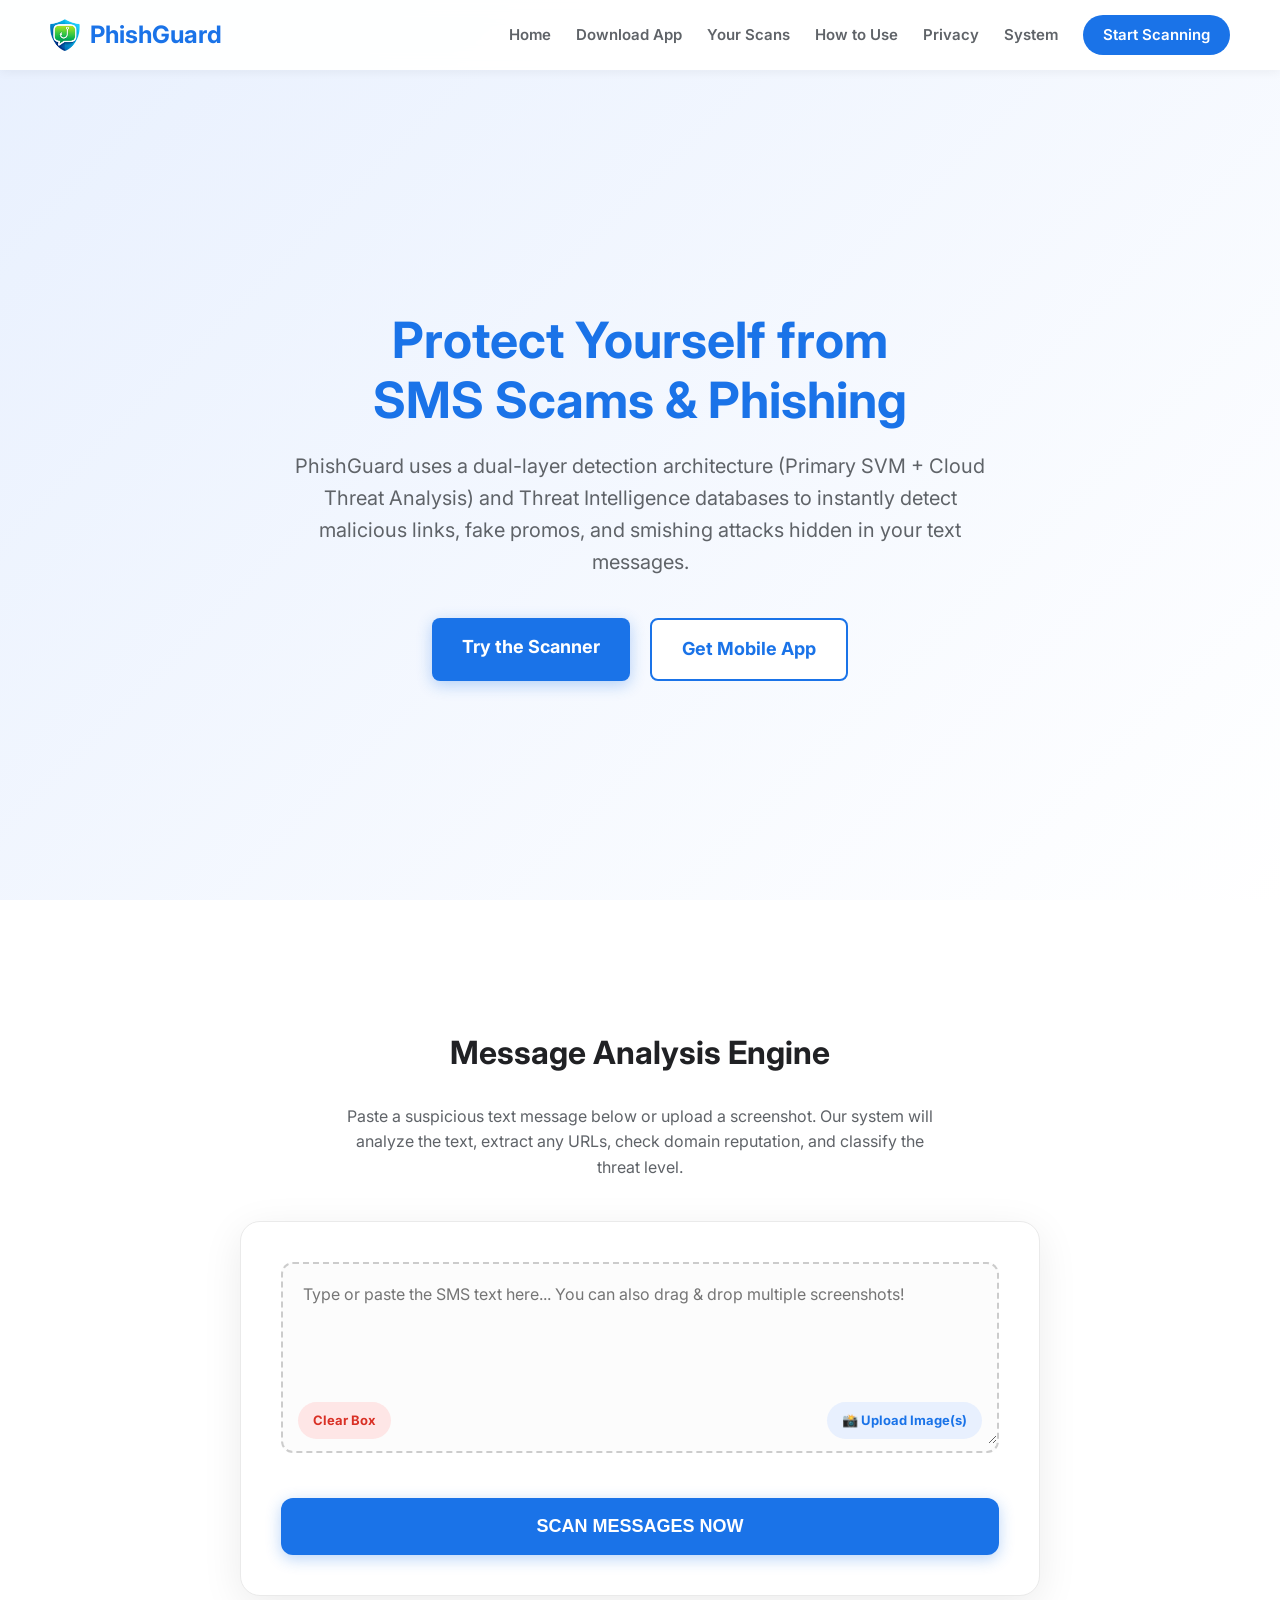
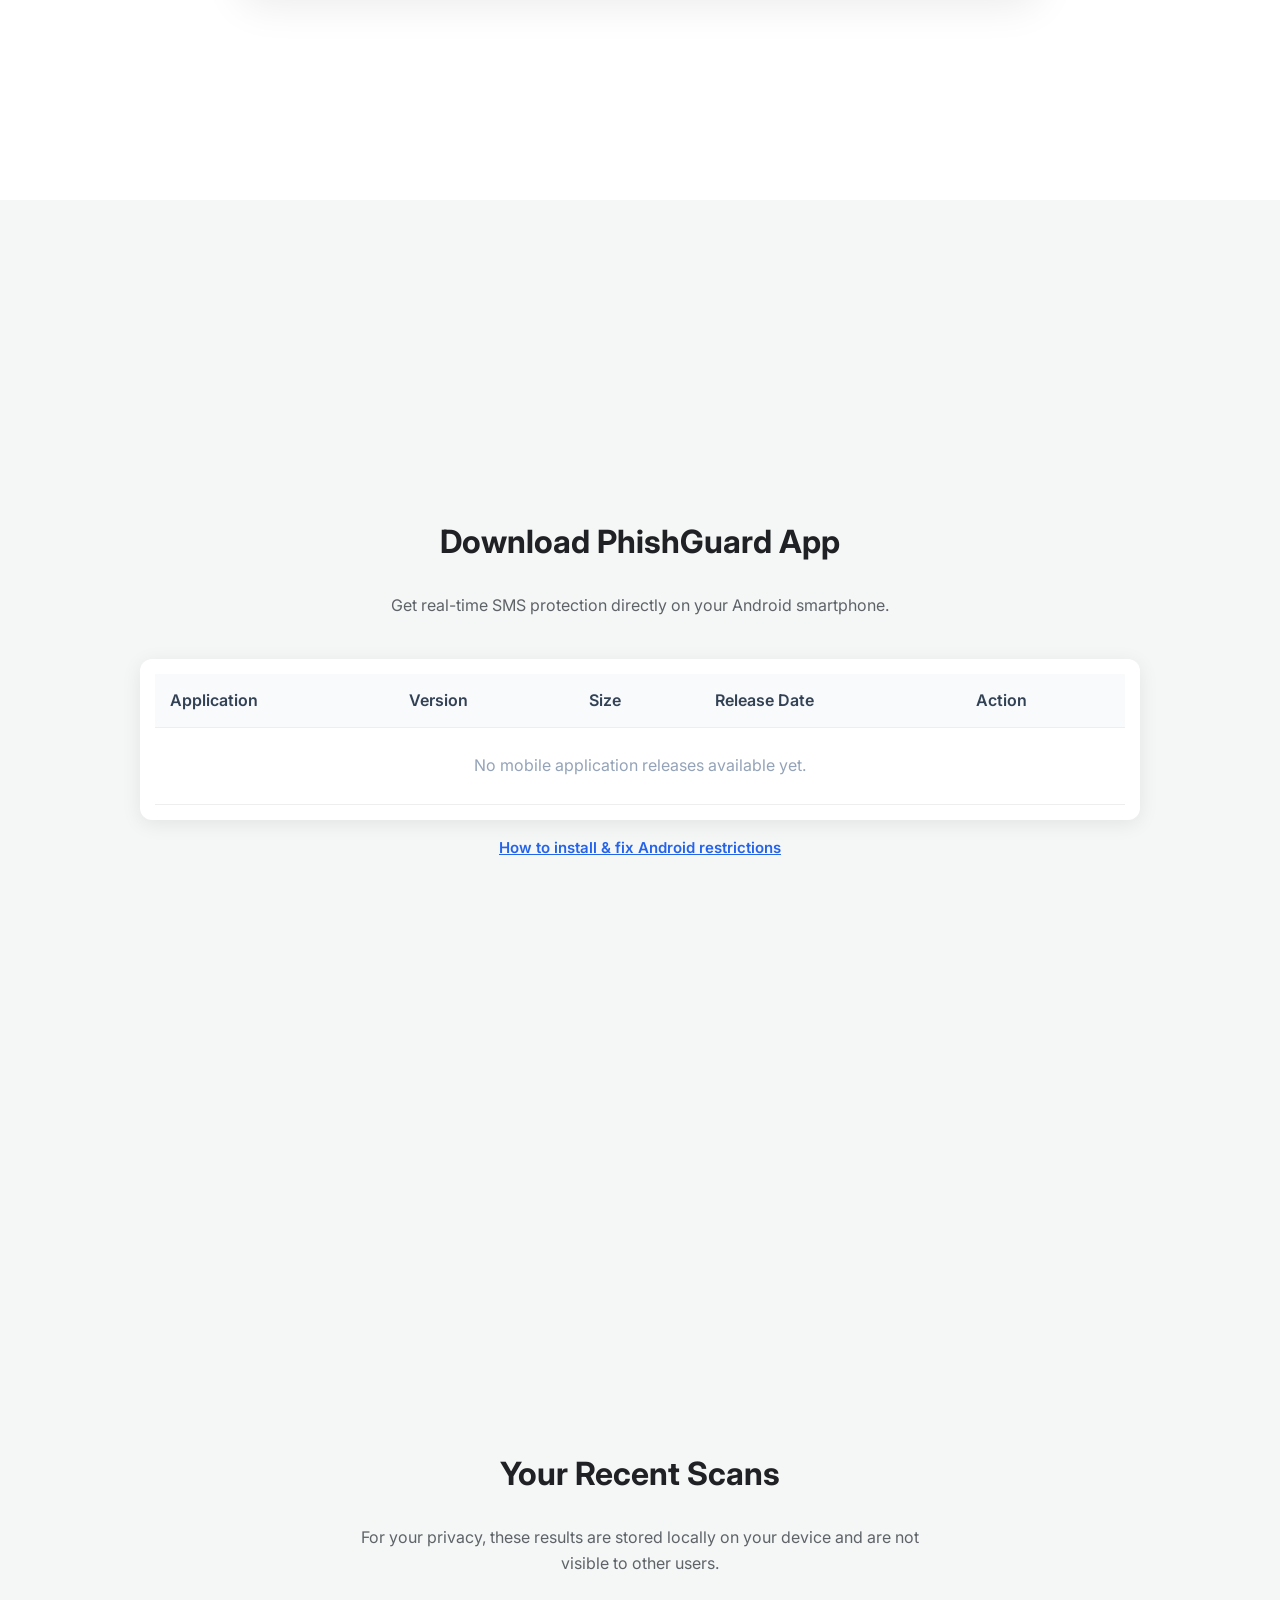
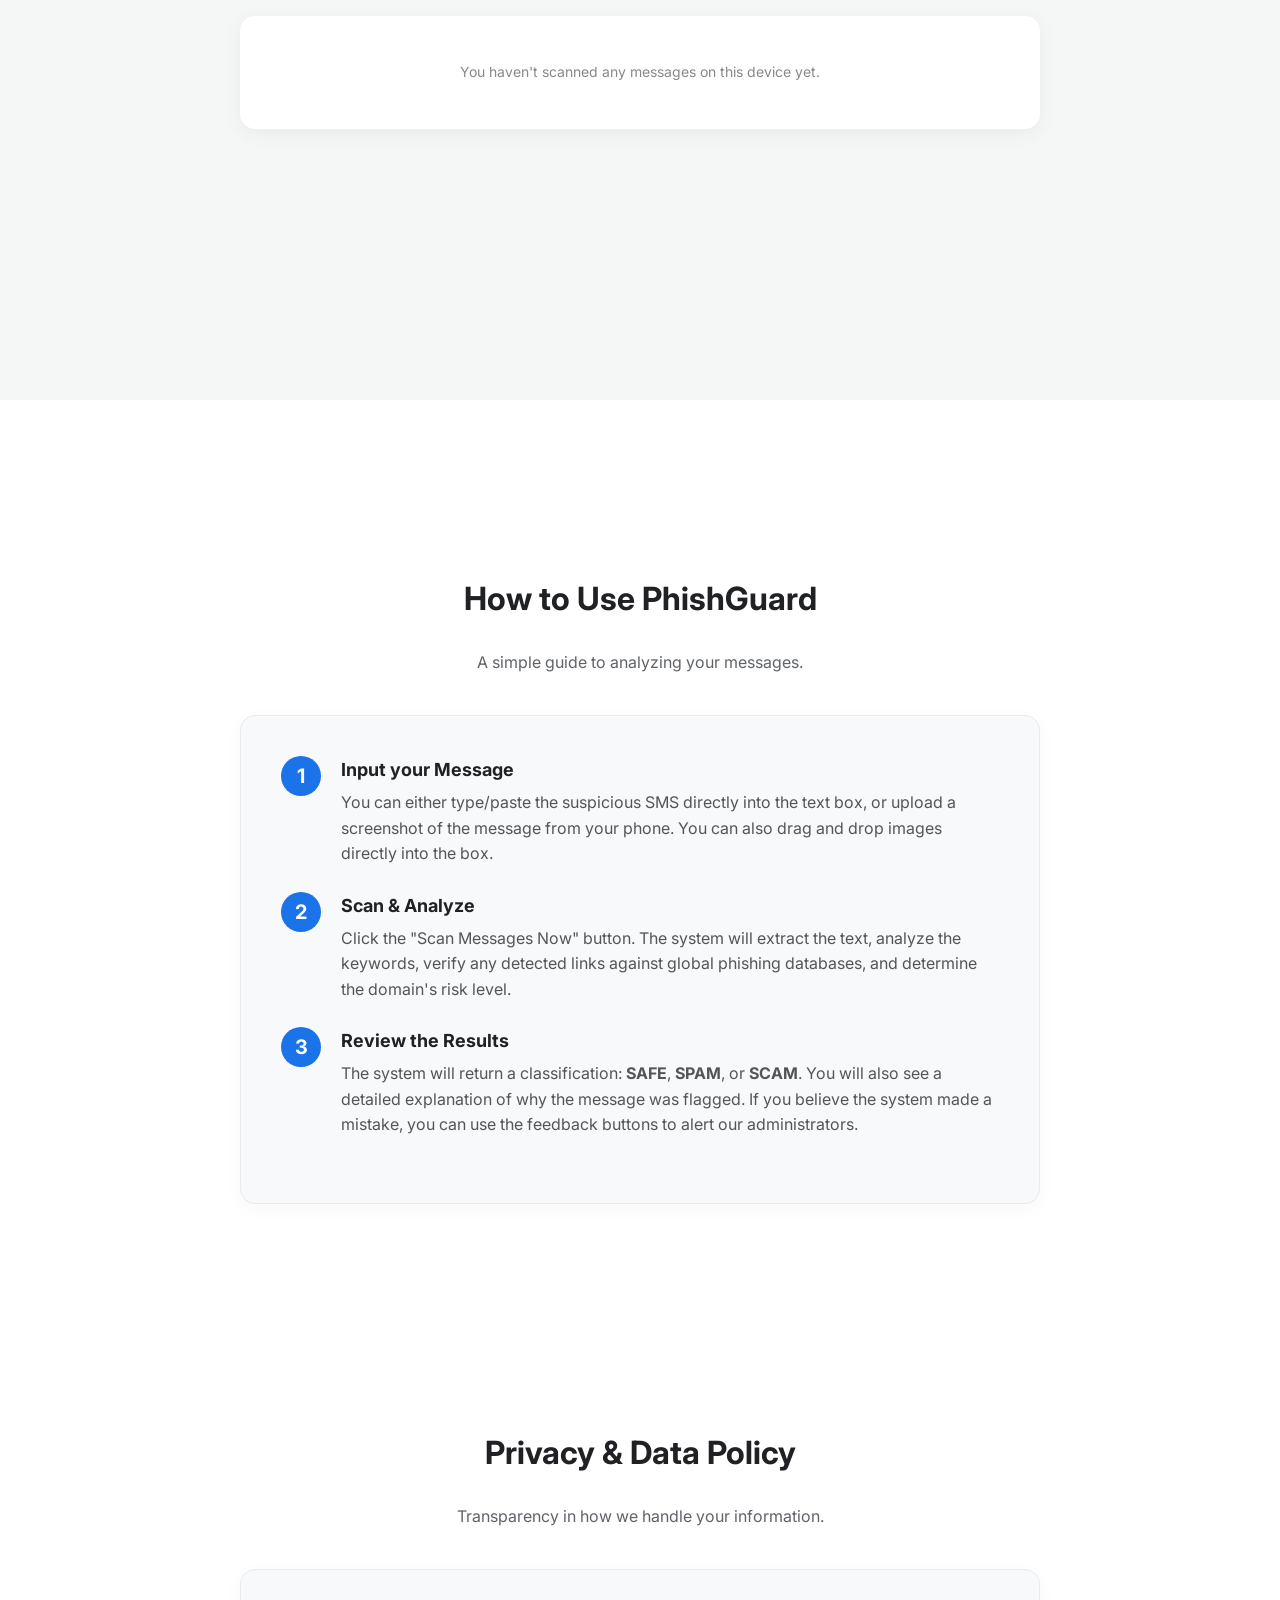
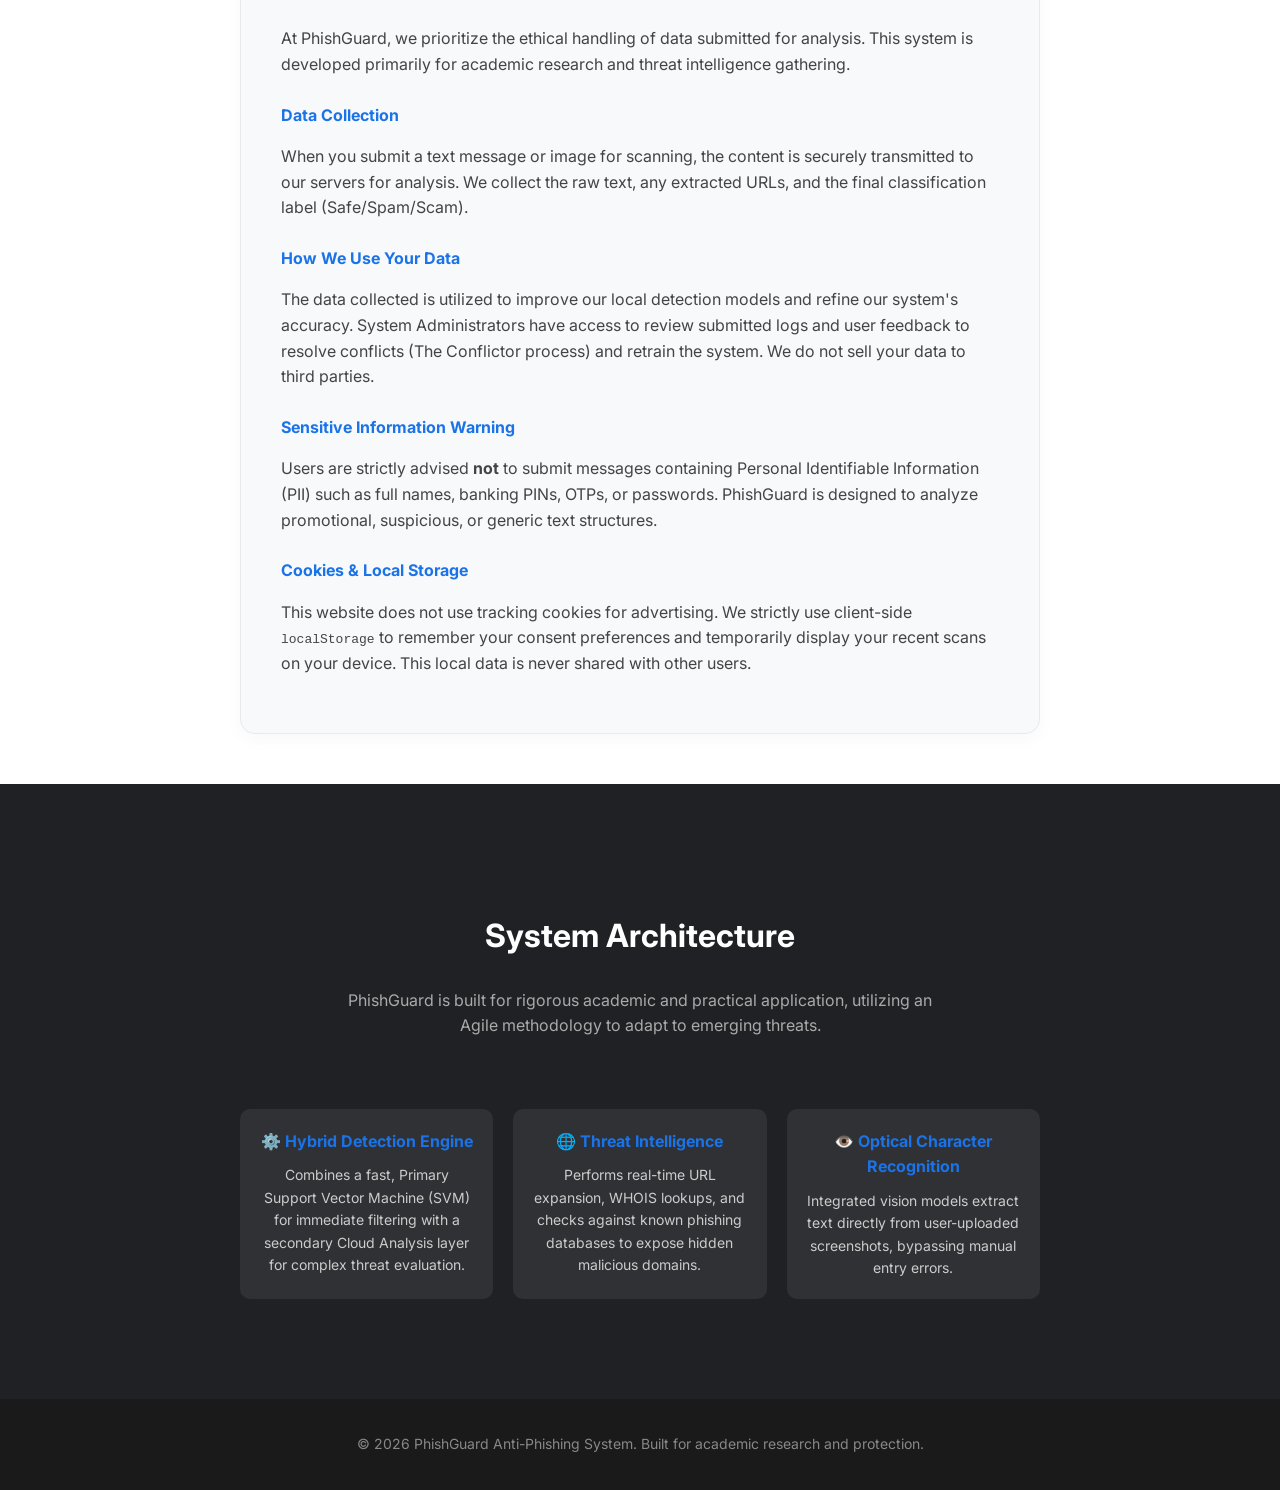
==== index.html @ 95072c1b "Update index.html" ====
<!DOCTYPE html>
<html lang="en">
<head>
<meta charset="UTF-8">
<meta name="viewport" content="width=device-width, initial-scale=1.0">
<title>PhishGuard | SMS Phishing Detection System</title>
<!-- Favicon / Tab Icon -->
<link rel="icon" type="image/png" href="img/shield.png">
<!-- Google Fonts -->
<link href="https://fonts.googleapis.com/css2?family=Inter:wght@300;400;600;700&display=swap" rel="stylesheet">
<!-- External CSS -->
<link rel="stylesheet" href="css/style.css">
<style>
/* Inline styling for Download Section & Modal - Mobile Optimized */
.download-table-container {
    width: 100%;
    max-width: 1000px;
    margin: 0 auto;
    background: #ffffff;
    border-radius: 12px;
    box-shadow: 0 4px 20px rgba(0, 0, 0, 0.08);
    overflow-x: auto; 
    padding: 15px;
    -webkit-overflow-scrolling: touch;
}

.apk-table {
    width: 100%;
    border-collapse: collapse;
    text-align: left;
    min-width: 650px; 
}

.apk-table th, .apk-table td {
    padding: 14px 15px;
    border-bottom: 1px solid #eee;
    white-space: nowrap; 
}

.apk-table th {
    background-color: #f8fafc;
    color: #334155;
    font-weight: 600;
}

.apk-link {
    color: #2563eb;
    font-weight: 600;
    text-decoration: none;
    cursor: pointer;
}

.apk-link:hover {
    text-decoration: underline;
}

.btn-download-trigger {
    background-color: #2563eb;
    color: #fff;
    border: none;
    padding: 8px 16px;
    border-radius: 6px;
    font-weight: 600;
    cursor: pointer;
    transition: background 0.2s;
}

.btn-download-trigger:hover {
    background-color: #1d4ed8;
}

/* Modal Styling - Fully responsive for mobile */
.download-modal-overlay {
    position: fixed;
    top: 0; left: 0; right: 0; bottom: 0;
    background: rgba(0,0,0,0.65);
    display: none;
    align-items: center;
    justify-content: center;
    z-index: 10000;
    backdrop-filter: blur(4px);
    padding: 15px;
}

.download-modal-card {
    background: #ffffff;
    width: 100%;
    max-width: 600px;
    max-height: 90vh;
    overflow-y: auto;
    border-radius: 12px;
    padding: 25px;
    position: relative;
    box-shadow: 0 10px 30px rgba(0,0,0,0.2);
}

.download-modal-header {
    font-size: 1.25rem;
    font-weight: 700;
    color: #1e293b;
    margin-bottom: 15px;
    border-bottom: 2px solid #f1f5f9;
    padding-bottom: 10px;
    padding-right: 30px;
}

.timer-box {
    background: #eff6ff;
    border: 1px solid #bfdbfe;
    color: #1e40af;
    padding: 15px;
    border-radius: 8px;
    text-align: center;
    font-weight: 600;
    margin-bottom: 20px;
}

.timer-count {
    font-size: 1.5rem;
    color: #2563eb;
    font-weight: 700;
}

.app-info-grid {
    display: grid;
    grid-template-columns: 1fr 1fr;
    gap: 10px;
    margin-bottom: 15px;
    font-size: 0.9rem;
    color: #475569;
}

@media (max-width: 480px) {
    .app-info-grid {
        grid-template-columns: 1fr;
    }
}

.app-features-list {
    background: #f8fafc;
    padding: 12px 20px;
    border-radius: 8px;
    margin-bottom: 15px;
    font-size: 0.88rem;
    color: #334155;
}

.app-features-list ul {
    margin-top: 5px;
    padding-left: 20px;
}

.manual-download-text {
    text-align: center;
    font-size: 0.9rem;
    color: #64748b;
    margin-top: 15px;
    display: none; 
}

.manual-download-text a {
    color: #2563eb;
    font-weight: 600;
    text-decoration: none;
    cursor: pointer;
}

.manual-download-text a:hover {
    text-decoration: underline;
}

.modal-close-btn {
    position: absolute;
    top: 15px;
    right: 20px;
    background: none;
    border: none;
    font-size: 1.5rem;
    color: #94a3b8;
    cursor: pointer;
}

/* =========================================
   TUTORIAL MODAL CSS
   ========================================= */
.tutorial-link-container {
    text-align: center;
    margin-top: 15px;
}
.tutorial-link-container span {
    color: #2563eb;
    font-weight: 600;
    cursor: pointer;
    text-decoration: underline;
    font-size: 15px;
    transition: color 0.2s;
}
.tutorial-link-container span:hover {
    color: #1d4ed8;
}

.tutorial-modal-overlay {
    position: fixed;
    top: 0; left: 0; right: 0; bottom: 0;
    background: rgba(0,0,0,0.8);
    display: none;
    align-items: center;
    justify-content: center;
    z-index: 10001; 
    backdrop-filter: blur(5px);
    padding: 15px;
}
.tutorial-modal-card {
    background: #ffffff;
    width: 100%;
    max-width: 600px;
    max-height: 85vh; 
    border-radius: 12px;
    padding: 25px;
    position: relative;
    box-shadow: 0 10px 40px rgba(0,0,0,0.4);
    display: flex;
    flex-direction: column;
}
.tutorial-content {
    overflow-y: auto; 
    padding-right: 10px;
}
.tutorial-content::-webkit-scrollbar { width: 8px; }
.tutorial-content::-webkit-scrollbar-thumb { background: #cbd5e1; border-radius: 4px; }

.tutorial-step {
    margin-bottom: 30px;
    border-bottom: 1px solid #e2e8f0;
    padding-bottom: 20px;
}
.tutorial-step:last-child {
    border-bottom: none;
    margin-bottom: 0;
    padding-bottom: 0;
}
.tutorial-step h4 {
    color: #1e293b;
    margin: 0 0 10px 0;
    font-size: 1.1rem;
}
.tutorial-step p {
    font-size: 0.95rem;
    color: #475569;
    margin: 0 0 15px 0;
}
.tutorial-step img {
    width: 100%;
    height: auto;
    border-radius: 8px;
    border: 1px solid #e2e8f0;
    box-shadow: 0 2px 8px rgba(0,0,0,0.05);
}
</style>
</head>
<body>

<nav class="navbar">
    <a href="#home" class="nav-logo">
        <img src="img/logo.png" alt="PhishGuard Logo">
        PhishGuard
    </a>
    <div class="nav-links">
        <a href="#home">Home</a>
        <a href="#download">Download App</a>
        <a href="#history">Your Scans</a>
        <a href="#guide">How to Use</a>
        <a href="#policy">Privacy</a>
        <a href="#about">System</a>
        <a href="#scanner" class="nav-btn">Start Scanning</a>
    </div>
</nav>

<section id="home">
    <div class="hero-content">
        <h1>Protect Yourself from<br>SMS Scams & Phishing</h1>
        <p>PhishGuard uses a dual-layer detection architecture (Primary SVM + Cloud Threat Analysis) and Threat Intelligence databases to instantly detect malicious links, fake promos, and smishing attacks hidden in your text messages.</p>
        <div class="hero-buttons">
            <a href="#scanner" class="btn-primary">Try the Scanner</a>
            <a href="#download" class="btn-secondary">Get Mobile App</a>
        </div>
    </div>
</section>

<section id="scanner">
    <h2 class="section-title">Message Analysis Engine</h2>
    <p class="section-subtitle">Paste a suspicious text message below or upload a screenshot. Our system will analyze the text, extract any URLs, check domain reputation, and classify the threat level.</p>
    
    <div class="scanner-container">
        <div class="input-area" id="dropZone">
            <textarea id="smsText" placeholder="Type or paste the SMS text here... You can also drag & drop multiple screenshots!"></textarea>
            
            <div class="button-group-bottom">
                <div class="clear-trigger" id="clearTrigger" onclick="clearWorkspace()">Clear Box</div>
                <input type="file" id="imageInput" accept="image/*" multiple onchange="handleImageUpload(event)">
                <div class="upload-trigger" id="uploadTrigger" onclick="document.getElementById('imageInput').click()">📸 Upload Image(s)</div>
            </div>
        </div>

        <div id="imageQueueContainer" class="image-queue-container"></div>
        <button id="scanBtn" class="scan-btn" onclick="checkAgreementAndScan()">SCAN MESSAGES NOW</button>
        <div id="carouselArea" class="carousel-container" style="display:none; margin-top: 30px;"></div>
    </div>
</section>

<!-- DOWNLOAD MOBILE APP SECTION -->
<section id="download">
    <h2 class="section-title">Download PhishGuard App</h2>
    <p class="section-subtitle">Get real-time SMS protection directly on your Android smartphone.</p>
    
    <div class="download-table-container">
        <table class="apk-table">
            <thead>
                <tr>
                    <th>Application</th>
                    <th>Version</th>
                    <th>Size</th>
                    <th>Release Date</th>
                    <th>Action</th>
                </tr>
            </thead>
            <tbody id="appTableBody">
                <tr id="emptyAppRow">
                    <td colspan="5" style="text-align: center; color: #94a3b8; padding: 25px;">
                        Loading mobile application releases...
                    </td>
                </tr>
            </tbody>
        </table>
    </div>
    
    <div class="tutorial-link-container">
        <span onclick="openTutorialModal()">How to install & fix Android restrictions</span>
    </div>

</section>

<!-- LOCAL DEVICE HISTORY SECTION -->
<section id="history">
    <h2 class="section-title">Your Recent Scans</h2>
    <p class="section-subtitle">For your privacy, these results are stored locally on your device and are not visible to other users.</p>
    <div class="history-card">
        <ul id="historyList"><li style="color: #888; text-align: center;">You haven't scanned any messages on this device yet.</li></ul>
    </div>
</section>

<!-- HOW TO USE SECTION -->
<section id="guide">
    <h2 class="section-title">How to Use PhishGuard</h2>
    <p class="section-subtitle">A simple guide to analyzing your messages.</p>
    
    <div class="text-card">
        <div class="step-box">
            <div class="step-num">1</div>
            <div class="step-content">
                <h4>Input your Message</h4>
                <p>You can either type/paste the suspicious SMS directly into the text box, or upload a screenshot of the message from your phone. You can also drag and drop images directly into the box.</p>
            </div>
        </div>
        <div class="step-box">
            <div class="step-num">2</div>
            <div class="step-content">
                <h4>Scan & Analyze</h4>
                <p>Click the "Scan Messages Now" button. The system will extract the text, analyze the keywords, verify any detected links against global phishing databases, and determine the domain's risk level.</p>
            </div>
        </div>
        <div class="step-box">
            <div class="step-num">3</div>
            <div class="step-content">
                <h4>Review the Results</h4>
                <p>The system will return a classification: <b>SAFE</b>, <b>SPAM</b>, or <b>SCAM</b>. You will also see a detailed explanation of why the message was flagged. If you believe the system made a mistake, you can use the feedback buttons to alert our administrators.</p>
            </div>
        </div>
    </div>
</section>

<!-- PRIVACY POLICY SECTION -->
<section id="policy">
    <h2 class="section-title">Privacy & Data Policy</h2>
    <p class="section-subtitle">Transparency in how we handle your information.</p>
    
    <div class="text-card policy-content">
        <p>At PhishGuard, we prioritize the ethical handling of data submitted for analysis. This system is developed primarily for academic research and threat intelligence gathering.</p>
        
        <h4>Data Collection</h4>
        <p>When you submit a text message or image for scanning, the content is securely transmitted to our servers for analysis. We collect the raw text, any extracted URLs, and the final classification label (Safe/Spam/Scam).</p>
        
        <h4>How We Use Your Data</h4>
        <p>The data collected is utilized to improve our local detection models and refine our system's accuracy. System Administrators have access to review submitted logs and user feedback to resolve conflicts (The Conflictor process) and retrain the system. We do not sell your data to third parties.</p>
        
        <h4>Sensitive Information Warning</h4>
        <p>Users are strictly advised <strong>not</strong> to submit messages containing Personal Identifiable Information (PII) such as full names, banking PINs, OTPs, or passwords. PhishGuard is designed to analyze promotional, suspicious, or generic text structures.</p>
        
        <h4>Cookies & Local Storage</h4>
        <p>This website does not use tracking cookies for advertising. We strictly use client-side <code>localStorage</code> to remember your consent preferences and temporarily display your recent scans on your device. This local data is never shared with other users.</p>
    </div>
</section>

<!-- ABOUT SYSTEM SECTION -->
<section id="about">
    <h2 class="section-title">System Architecture</h2>
    <p class="section-subtitle">PhishGuard is built for rigorous academic and practical application, utilizing an Agile methodology to adapt to emerging threats.</p>
    
    <div class="tech-grid">
        <div class="tech-card">
            <h4>⚙️ Hybrid Detection Engine</h4>
            <p>Combines a fast, Primary Support Vector Machine (SVM) for immediate filtering with a secondary Cloud Analysis layer for complex threat evaluation.</p>
        </div>
        <div class="tech-card">
            <h4>🌐 Threat Intelligence</h4>
            <p>Performs real-time URL expansion, WHOIS lookups, and checks against known phishing databases to expose hidden malicious domains.</p>
        </div>
        <div class="tech-card">
            <h4>👁️ Optical Character Recognition</h4>
            <p>Integrated vision models extract text directly from user-uploaded screenshots, bypassing manual entry errors.</p>
        </div>
    </div>
</section>

<footer>
    <p>&copy; 2026 PhishGuard Anti-Phishing System. Built for academic research and protection.</p>
</footer>

<!-- DOWNLOAD COUNTDOWN & INFO MODAL -->
<div class="download-modal-overlay" id="downloadModal">
    <div class="download-modal-card">
        <button class="modal-close-btn" onclick="closeDownloadModal()">&times;</button>
        <div class="download-modal-header" id="modalAppName">PhishGuard Mobile Security</div>
        
        <!-- Timer Box (Hidden in Info Mode) -->
        <div class="timer-box" id="timerBoxContainer">
            Your download will begin automatically in <span class="timer-count" id="downloadTimer">10</span> seconds...
        </div>

        <div class="app-info-grid">
            <div><strong>Version:</strong> <span id="modalAppVersion">...</span></div>
            <div><strong>Developer:</strong> <span id="modalAppAuthor">...</span></div>
            <div><strong>File Size:</strong> <span id="modalAppSize">...</span></div>
            <div><strong>Requirement:</strong> Android 7.0+</div>
        </div>

        <div class="app-features-list">
            <strong>Key Features:</strong>
            <ul id="modalAppFeatures">
                <!-- Features dynamically load here -->
            </ul>
        </div>

        <!-- Download Button shown ONLY in Info Mode -->
        <button class="btn-download-trigger" id="infoModeDownloadBtn" style="width: 100%; margin-top: 10px; display: none;">Download APK Now</button>

        <div class="manual-download-text" id="manualDownloadDiv">
            App didn't download? <a id="manualDownloadLink" href="#" download>Click here again</a>
        </div>
    </div>
</div>

<!-- TERMS AND PRIVACY MODAL -->
<div class="modal-overlay" id="termsModal">
    <div class="modal-box">
        <div class="modal-header">Terms of Service & Privacy Agreement</div>
        <div class="modal-content">
            <p>Welcome to PhishGuard. By continuing, you agree to our data practices outlined in our <a href="#policy" onclick="document.getElementById('termsModal').style.display='none';">Privacy Policy</a>.</p>
            <p><strong>Key Points:</strong></p>
            <ul>
                <li>Submitted texts and images are saved to our database for threat analysis and system improvement.</li>
                <li>System Administrators may review your submitted texts to verify system accuracy.</li>
                <li><strong>Do not</strong> submit messages containing sensitive personal information (passwords, OTPs, credit card numbers).</li>
                <li>PhishGuard provides automated estimations. Always exercise personal judgment before clicking unknown links.</li>
            </ul>
        </div>
        
        <div class="checkbox-container">
            <div class="checkbox-row">
                <input type="checkbox" id="agreeTerms" onchange="toggleAcceptBtn()">
                <label for="agreeTerms"><strong>I agree to the Terms of Service and Privacy Policy. (Required)</strong></label>
            </div>
            <div class="checkbox-row">
                <input type="checkbox" id="dontShowAgain">
                <label for="dontShowAgain">Remember my choice. Don't show this popup again on this browser.</label>
            </div>
        </div>

        <div class="modal-buttons">
            <button class="btn-decline" onclick="declineTerms()">Cancel</button>
            <button class="btn-accept" id="acceptBtn" disabled onclick="acceptTerms()">I Agree, Start Scan</button>
        </div>
    </div>
</div>

<!-- INSTALLATION TUTORIAL MODAL -->
<div class="tutorial-modal-overlay" id="tutorialModal">
    <div class="tutorial-modal-card">
        <button class="modal-close-btn" onclick="closeTutorialModal()">&times;</button>
        <div class="download-modal-header">How to Install & Bypass Restrictions</div>
        
        <div class="tutorial-content">
            <div class="tutorial-step">
                <h4>Step 1: Open Google Play Store</h4>
                <p>Tap on your profile picture in the top right corner and select <b>Play Protect</b>.</p>
                <img src="img/tutorial01.jpg" alt="Step 1">
            </div>
            <div class="tutorial-step">
                <h4>Step 2: Open Play Protect Settings</h4>
                <p>Tap the gear icon in the top right corner to open the settings.</p>
                <img src="img/tutorial02.jpg" alt="Step 2">
            </div>
            <div class="tutorial-step">
                <h4>Step 3: Toggle off Scanning</h4>
                <p>Turn off the switch that says "Scan apps with Play Protect".</p>
                <img src="img/tutorial03.jpg" alt="Step 3">
            </div>
            <div class="tutorial-step">
                <h4>Step 4: Confirm Action</h4>
                <p>Tap "Turn off" or "Pause" when the warning popup appears.</p>
                <img src="img/tutorial04.jpg" alt="Step 4">
            </div>
            <div class="tutorial-step">
                <h4>Step 5: Verify it is Disabled</h4>
                <p>Make sure the toggle switch is completely greyed out.</p>
                <img src="img/tutorial05.jpg" alt="Step 5">
            </div>
            <div class="tutorial-step">
                <h4>Step 6: Install PhishGuard</h4>
                <p>Open the downloaded APK from your browser or file manager and click "Install".</p>
                <img src="img/tutorial06.jpg" alt="Step 6">
            </div>
            <div class="tutorial-step">
                <h4>Step 7: Go to App Settings</h4>
                <p>Go to your phone's <b>Settings > Apps > Manage Apps > PhishGuard</b>. Tap the three dots (or scroll to the bottom) and toggle <b>"Allow restricted settings"</b>.</p>
                <img src="img/tutorial07.jpg" alt="Step 7">
            </div>
            <div class="tutorial-step">
                <h4>Step 8: Confirm Restrictions Allowed</h4>
                <p>Verify that the option is now toggled on and active.</p>
                <img src="img/tutorial08.jpg" alt="Step 8">
            </div>
            <div class="tutorial-step">
                <h4>Step 9: Open App and Set as Default</h4>
                <p>Open PhishGuard from your home screen. When prompted, select PhishGuard as your default SMS app to enable background scanning.</p>
                <img src="img/tutorial09.jpg" alt="Step 9">
            </div>
        </div>
    </div>
</div>

<!-- External JS -->
<script src="js/script.js"></script>

<!-- Download Modal, Tutorial Modal & Cross-Device App Fetch Logic -->
<script>
function openTutorialModal() {
    document.getElementById('tutorialModal').style.display = 'flex';
}

function closeTutorialModal() {
    document.getElementById('tutorialModal').style.display = 'none';
}

let downloadInterval = null;
let availableApps = [];

// 🚀 FIXED: Now pulls exact commit dates AND custom features directly from GitHub!
async function loadAppsFromGitHub() {
    let localApps = JSON.parse(localStorage.getItem('pg_mobile_apps')) || [];

    try {
        const repoUrl = 'https://api.github.com/repos/agravanteshawntezinzi-gif/phishguard-web/contents/app';
        const response = await fetch(repoUrl);
        
        if (response.ok) {
            const files = await response.json();
            const apkFiles = files.filter(f => f.name.endsWith('.apk'));

            if (apkFiles.length > 0) {
                // 1. Fetch manifest file to get unique version features globally
                let globalManifest = {};
                try {
                    const manRes = await fetch('https://raw.githubusercontent.com/agravanteshawntezinzi-gif/phishguard-web/main/app/phishguard_manifest.json');
                    if (manRes.ok) {
                        globalManifest = await manRes.json();
                    }
                } catch(e) {}

                // 2. Map files and assign exact features and real release dates
                availableApps = await Promise.all(apkFiles.map(async (f, idx) => {
                    let matchingLocal = localApps.find(l => l.filename === f.name);
                    
                    let verClean = f.name.replace('PhishGuard_', '').replace('.apk', '').replace(/_/g, '-');
                    if (!verClean.startsWith('v')) verClean = 'v' + verClean;

                    let realDate = "Latest Release";
                    try {
                        const commitRes = await fetch(`https://api.github.com/repos/agravanteshawntezinzi-gif/phishguard-web/commits?path=${f.path}`);
                        if (commitRes.ok) {
                            const commitData = await commitRes.json();
                            if (commitData.length > 0) {
                                const d = new Date(commitData[0].commit.author.date);
                                realDate = d.toISOString().split('T')[0];
                            }
                        }
                    } catch(e) { }

                    // Apply features from manifest if they exist, otherwise fallback
                    let customFeatures = globalManifest[f.name] || (matchingLocal ? matchingLocal.features : [
                        "Real-time SMS inbox scanning",
                        "Dual-SIM connection support",
                        "Machine Learning threat detection",
                        "Send deep-scan reports to Admin"
                    ]);

                    return {
                        id: idx + 1,
                        name: "PhishGuard Mobile Security",
                        version: matchingLocal ? matchingLocal.version : verClean,
                        size: matchingLocal ? matchingLocal.size : (f.size ? (f.size / (1024 * 1024)).toFixed(1) + " MB" : "15.0 MB"),
                        date: realDate !== "Latest Release" ? realDate : (matchingLocal ? matchingLocal.date : "Latest Release"),
                        author: "PhishGuard Dev Team",
                        filename: f.name,
                        filePath: f.download_url,
                        features: customFeatures
                    };
                }));
                
                // Sort by version (highest ID first) to keep newest at top
                availableApps.sort((a, b) => b.id - a.id);
                renderAppTable();
                return;
            }
        }
    } catch (err) {
        console.warn("GitHub API error, using local fallback:", err);
    }

    availableApps = localApps;
    renderAppTable();
}

function renderAppTable() {
    const tbody = document.getElementById('appTableBody');
    if (!tbody) return;

    if (availableApps.length === 0) {
        tbody.innerHTML = `
            <tr id="emptyAppRow">
                <td colspan="5" style="text-align: center; color: #94a3b8; padding: 25px;">
                    No mobile application releases available yet.
                </td>
            </tr>`;
        return;
    }

    tbody.innerHTML = '';
    availableApps.forEach(app => {
        const tr = document.createElement('tr');
        tr.innerHTML = `
            <td>
                <!-- Click Name opens INFO mode -->
                <span class="apk-link" onclick="openInfoModal(${app.id})">${app.name}</span>
            </td>
            <td>
                <!-- Click Version opens INFO mode -->
                <span class="apk-link" onclick="openInfoModal(${app.id})">${app.version}</span>
            </td>
            <td>${app.size}</td>
            <td>${app.date}</td>
            <td>
                <!-- Click Button opens DOWNLOAD mode -->
                <button class="btn-download-trigger" onclick="openDownloadModal(${app.id})">Download</button>
            </td>
        `;
        tbody.appendChild(tr);
    });
}

function populateModalData(app) {
    document.getElementById('modalAppName').innerText = app.name;
    document.getElementById('modalAppVersion').innerText = app.version;
    document.getElementById('modalAppAuthor').innerText = app.author;
    document.getElementById('modalAppSize').innerText = app.size;

    const featureList = document.getElementById('modalAppFeatures');
    featureList.innerHTML = app.features.map(f => `<li>${f}</li>`).join('');

    const manualLink = document.getElementById('manualDownloadLink');
    manualLink.href = app.filePath;
    manualLink.setAttribute('download', app.filename);
}

function openInfoModal(appId) {
    const app = availableApps.find(a => a.id === appId);
    if (!app) return;

    populateModalData(app);

    document.getElementById('timerBoxContainer').style.display = 'none';
    document.getElementById('manualDownloadDiv').style.display = 'none';
    
    const infoBtn = document.getElementById('infoModeDownloadBtn');
    infoBtn.style.display = 'block';
    infoBtn.onclick = function() { openDownloadModal(appId); };

    document.getElementById('downloadModal').style.display = 'flex';
    clearInterval(downloadInterval);
}

function openDownloadModal(appId) {
    const app = availableApps.find(a => a.id === appId);
    if (!app) return;

    populateModalData(app);

    document.getElementById('timerBoxContainer').style.display = 'block';
    document.getElementById('manualDownloadDiv').style.display = 'none';
    document.getElementById('infoModeDownloadBtn').style.display = 'none';

    document.getElementById('downloadModal').style.display = 'flex';

    let timeLeft = 10;
    const timerDisplay = document.getElementById('downloadTimer');
    timerDisplay.innerText = timeLeft;

    clearInterval(downloadInterval);
    downloadInterval = setInterval(() => {
        timeLeft--;
        timerDisplay.innerText = timeLeft;

        if (timeLeft <= 0) {
            clearInterval(downloadInterval);
            document.getElementById('manualDownloadDiv').style.display = 'block';
            document.getElementById('manualDownloadLink').click();
        }
    }, 1000);
}

function closeDownloadModal() {
    clearInterval(downloadInterval);
    document.getElementById('downloadModal').style.display = 'none';
}

document.addEventListener('DOMContentLoaded', loadAppsFromGitHub);
</script>

</body>
</html>
---- css/style.css ----
/* =========================================
   GLOBAL & RESET
   ========================================= */
html { scroll-behavior: smooth; }
html, body { width: 100%; overflow-x: hidden; }
body { font-family: 'Inter', sans-serif; background: #f4f7f6; margin: 0; padding: 0; color: #333; line-height: 1.6; }
* { box-sizing: border-box; }

/* =========================================
   NAVIGATION BAR
   ========================================= */
.navbar {
    position: fixed; top: 0; width: 100%; background: rgba(255, 255, 255, 0.95);
    backdrop-filter: blur(10px); box-shadow: 0 2px 10px rgba(0,0,0,0.05);
    display: flex; justify-content: space-between; align-items: center;
    padding: 15px 50px; z-index: 1000;
}
.nav-logo { font-size: 24px; font-weight: 700; color: #1a73e8; display: flex; align-items: center; gap: 10px; text-decoration: none; }
.nav-logo img { height: 32px; width: auto; object-fit: contain; }
.nav-links { display: flex; gap: 25px; align-items: center; }
.nav-links a { text-decoration: none; color: #5f6368; font-weight: 600; font-size: 15px; transition: color 0.3s; }
.nav-links a:hover { color: #1a73e8; }
.nav-btn { background: #1a73e8; color: white !important; padding: 8px 20px; border-radius: 20px; transition: background 0.3s; }
.nav-btn:hover { background: #1557b0; }

/* =========================================
   SECTIONS LAYOUT
   ========================================= */
section {
    min-height: 100vh; padding: 100px 20px 50px 20px; 
    display: flex; flex-direction: column; align-items: center; justify-content: center;
}
.section-title { font-size: 32px; font-weight: 700; color: #202124; margin-bottom: 10px; text-align: center; }
.section-subtitle { font-size: 16px; color: #5f6368; margin-bottom: 40px; text-align: center; max-width: 600px; }

/* =========================================
   HERO SECTION
   ========================================= */
#home { background: linear-gradient(135deg, #e8f0fe 0%, #ffffff 100%); text-align: center; }
.hero-content h1 { font-size: 50px; color: #1a73e8; margin-bottom: 20px; line-height: 1.2; }
.hero-content p { font-size: 20px; color: #5f6368; margin-bottom: 40px; max-width: 700px; margin-left: auto; margin-right: auto; }
.hero-buttons { display: flex; gap: 20px; justify-content: center; }
.btn-primary { background: #1a73e8; color: white; padding: 15px 30px; border-radius: 8px; font-size: 18px; font-weight: bold; text-decoration: none; box-shadow: 0 4px 15px rgba(26, 115, 232, 0.3); transition: transform 0.2s, background 0.3s; }
.btn-primary:hover { background: #1557b0; transform: translateY(-2px); }
.btn-secondary { background: white; color: #1a73e8; padding: 15px 30px; border-radius: 8px; font-size: 18px; font-weight: bold; text-decoration: none; border: 2px solid #1a73e8; transition: background 0.3s, color 0.3s; }
.btn-secondary:hover { background: #f4f7f6; }

/* =========================================
   SCANNER SECTION
   ========================================= */
#scanner { background: #ffffff; justify-content: flex-start; }
.scanner-container { width: 100%; max-width: 800px; background: white; padding: 40px; border-radius: 20px; box-shadow: 0 10px 40px rgba(0,0,0,0.08); border: 1px solid #eaeaea; }

.input-area { position: relative; border: 2px dashed #ccc; border-radius: 12px; background: #fcfcfc; transition: all 0.3s ease; margin-bottom: 25px; }
.input-area.dragover { border-color: #1a73e8; background: #e8f0fe; }
.input-area textarea { width: 100%; height: 180px; padding: 20px; padding-bottom: 60px; border: none; background: transparent; resize: vertical; font-size: 16px; outline: none; color: #333; font-family: inherit; transition: opacity 0.3s; }

.button-group-bottom { position: absolute; bottom: 12px; width: 100%; display: flex; justify-content: space-between; padding: 0 15px; pointer-events: none; }
.clear-trigger { background: #fee6e6; padding: 8px 15px; border-radius: 20px; font-size: 13px; font-weight: bold; cursor: pointer; color: #d93025; transition: 0.2s; pointer-events: auto; }
.clear-trigger:hover { background: #fcc; }
.upload-trigger { background: #e8f0fe; padding: 8px 15px; border-radius: 20px; font-size: 13px; font-weight: bold; cursor: pointer; color: #1a73e8; transition: 0.2s; pointer-events: auto; }
.upload-trigger:hover { background: #d2e3fc; }
input[type="file"] { display: none; }

/* IMAGE QUEUE */
.image-queue-container { display: flex; flex-wrap: wrap; gap: 15px; margin-bottom: 20px; }
.queue-item { position: relative; width: 70px; height: 70px; border-radius: 8px; border: 2px solid #ddd; background: #eee; box-shadow: 0 2px 5px rgba(0,0,0,0.1); }
.queue-item img { width: 100%; height: 100%; object-fit: cover; border-radius: 6px; }
.queue-item .remove-btn { position: absolute; top: -8px; right: -8px; background: #d93025; color: white; border: none; border-radius: 50%; width: 24px; height: 24px; cursor: pointer; font-size: 12px; font-weight: bold; box-shadow: 0 2px 4px rgba(0,0,0,0.2); transition: transform 0.2s;}
.queue-item .remove-btn:hover { background: #b82218; transform: scale(1.1); }

/* SCAN BUTTON */
.scan-btn { width: 100%; padding: 18px; background: #1a73e8; color: white; border: none; border-radius: 12px; font-size: 18px; font-weight: bold; cursor: pointer; transition: background 0.3s, transform 0.1s; box-shadow: 0 4px 15px rgba(26, 115, 232, 0.3); }
.scan-btn:hover { background: #1557b0; }
.scan-btn:active { transform: scale(0.98); }
.scan-btn:disabled { background: #a0c3ff; cursor: not-allowed; transform: none; box-shadow: none; }
.loading { animation: pulse 1.5s infinite; }
@keyframes pulse { 0% {opacity:0.6} 50% {opacity:1} 100% {opacity:0.6} }

/* DOWNLOAD TABLE CONTAINER */
.download-table-container {
    width: 100%;
    max-width: 1000px;
    margin: 0 auto;
    background: #ffffff;
    border-radius: 12px;
    box-shadow: 0 4px 20px rgba(0, 0, 0, 0.08);
    overflow-x: auto;
    padding: 15px;
}

/* CAROUSEL RESULTS */
.carousel-container { display: flex; overflow-x: auto; gap: 20px; padding: 20px 5px; scroll-snap-type: x mandatory; }
.carousel-container::-webkit-scrollbar { height: 10px; }
.carousel-container::-webkit-scrollbar-thumb { background: #1a73e8; border-radius: 10px; }
.carousel-container::-webkit-scrollbar-track { background: #e0e0e0; border-radius: 10px; }

.result-section { 
    flex: 0 0 380px; 
    max-width: 380px; 
    scroll-snap-align: start; 
    padding: 25px; 
    border-radius: 12px; 
    
    /* Forces the cards to be equal height */
    display: flex; 
    flex-direction: column; 
    align-items: stretch;
    
    animation: fadeIn 0.5s; 
    border: 1px solid #eaeaea; 
    box-shadow: 0 5px 15px rgba(0,0,0,0.05); 
    background: white; 
}
@keyframes fadeIn { from { opacity: 0; transform: translateY(10px); } to { opacity: 1; transform: translateY(0); } }

.scam { border-top: 6px solid #d93025; }
.safe { border-top: 6px solid #1e8e3e; }
.spam { border-top: 6px solid #fbc02d; }
.unknown { border-top: 6px solid #5f6368; }

.status-label { font-size: 22px; margin-top: 0; display: flex; align-items: center; gap: 10px; color: #202124;}
.preview-text { font-size: 14px; color: #555; background: #f8f9fa; padding: 12px; border-radius: 8px; max-height: 80px; overflow-y: auto; margin-bottom: 15px; word-wrap: break-word; white-space: pre-wrap; border: 1px solid #eee;}

.verified-link { background: #e8f0fe; color: #1a73e8; padding: 12px; border-radius: 8px; font-size: 14px; margin-bottom: 15px; border-left: 4px solid #1a73e8; word-wrap: break-word;}
.link-details { margin-top: 10px; font-size: 12px; color: #555; border-top: 1px dashed #ccc; padding-top: 10px;}
.link-details span { display: block; margin-bottom: 4px; }
.confidence-bar{ height:10px; background:#ddd; border-radius:6px; overflow:hidden; margin-top: 8px; }

.feedback-container { 
    /* Pushes the buttons to the bottom of the card */
    margin-top: auto; 
    padding-top: 20px; 
    border-top: 1px solid #eee; 
}
.feedback-btns { display: flex; gap: 10px; margin-top: 10px; }
.btn-yes { background: #1e8e3e; color: white; border: none; padding: 10px; border-radius: 6px; flex: 1; cursor: pointer; font-weight: 600; transition: 0.2s;}
.btn-yes:hover { background: #146c2e; }
.btn-no { background: #d93025; color: white; border: none; padding: 10px; border-radius: 6px; flex: 1; cursor: pointer; font-weight: 600; transition: 0.2s;}
.btn-no:hover { background: #b82218; }
.btn-submit-type { background: #5f6368; color: white; border: none; padding: 12px; border-radius: 6px; width: 100%; cursor: pointer; font-weight: bold; margin-top: 10px;}
select { width: 100%; padding: 12px; font-size: 15px; margin-top: 10px; border-radius: 6px; border: 1px solid #ccc; font-family: inherit;}

/* =========================================
   HISTORY & GUIDE SECTIONS
   ========================================= */
#guide, #history, #policy { background: #ffffff; align-items: center; }
#history { background: #f4f7f6; }
.text-card { width: 100%; max-width: 800px; background: #f8f9fa; padding: 40px; border-radius: 15px; box-shadow: 0 5px 20px rgba(0,0,0,0.03); border: 1px solid #eaeaea; }
.history-card { width: 100%; max-width: 800px; background: white; padding: 30px; border-radius: 15px; box-shadow: 0 5px 20px rgba(0,0,0,0.05); }

#historyList { list-style-type: none; padding: 0; margin: 0; font-size: 14px; max-height: 400px; overflow-y: auto;}
#historyList li { padding: 15px; border-bottom: 1px solid #eee; display: flex; align-items: flex-start; gap: 15px;}
#historyList li:last-child { border-bottom: none; }

.step-box { display: flex; gap: 20px; margin-bottom: 25px; align-items: flex-start; }
.step-num { background: #1a73e8; color: white; width: 40px; height: 40px; border-radius: 50%; display: flex; align-items: center; justify-content: center; font-size: 20px; font-weight: bold; flex-shrink: 0; }
.step-content h4 { margin: 0 0 5px 0; color: #202124; font-size: 18px; }
.step-content p { margin: 0; color: #555; }

.policy-content h4 { color: #1a73e8; margin-top: 25px; margin-bottom: 10px; }
.policy-content p { color: #444; }

/* =========================================
   ABOUT/SYSTEM SECTION & FOOTER
   ========================================= */
#about { background: #202124; color: white; min-height: auto; padding-bottom: 100px; }
#about .section-title { color: white; }
#about .section-subtitle { color: #aaa; }
.tech-grid { display: grid; grid-template-columns: repeat(auto-fit, minmax(200px, 1fr)); gap: 20px; max-width: 800px; width: 100%; margin-top: 30px; }
.tech-card { background: #303134; padding: 20px; border-radius: 10px; text-align: center; }
.tech-card h4 { margin: 0 0 10px 0; color: #1a73e8; }
.tech-card p { margin: 0; font-size: 14px; color: #ccc; }

footer { text-align: center; padding: 20px; background: #1a1a1a; color: #888; font-size: 14px; }

/* =========================================
   TERMS & PRIVACY MODAL
   ========================================= */
.modal-overlay {
    position: fixed; top: 0; left: 0; width: 100%; height: 100%; background: rgba(0, 0, 0, 0.7);
    backdrop-filter: blur(5px); display: none; justify-content: center; align-items: center; z-index: 2000;
}
.modal-box {
    background: white; width: 90%; max-width: 550px; border-radius: 12px; padding: 30px;
    box-shadow: 0 15px 50px rgba(0,0,0,0.2); display: flex; flex-direction: column;
    animation: popIn 0.3s cubic-bezier(0.175, 0.885, 0.32, 1.275);
}
@keyframes popIn { from { transform: scale(0.9); opacity: 0; } to { transform: scale(1); opacity: 1; } }

.modal-header { font-size: 22px; font-weight: bold; color: #1a73e8; margin-bottom: 15px; border-bottom: 2px solid #eee; padding-bottom: 10px; }
.modal-content { max-height: 250px; overflow-y: auto; padding-right: 15px; font-size: 14px; color: #444; line-height: 1.6; margin-bottom: 20px;}
.modal-content::-webkit-scrollbar { width: 8px; }
.modal-content::-webkit-scrollbar-thumb { background: #ccc; border-radius: 4px; }

.checkbox-container { display: flex; flex-direction: column; gap: 12px; background: #f8f9fa; padding: 15px; border-radius: 8px; border: 1px solid #ddd;}
.checkbox-row { display: flex; align-items: flex-start; gap: 10px; font-size: 14px; color: #333; }
.checkbox-row input { margin-top: 4px; cursor: pointer; width: 16px; height: 16px;}
.checkbox-row label { cursor: pointer; line-height: 1.4;}

.modal-buttons { display: flex; justify-content: flex-end; gap: 15px; margin-top: 20px; }
.btn-decline { background: #f1f3f4; color: #5f6368; border: none; padding: 12px 25px; border-radius: 8px; font-weight: bold; cursor: pointer; transition: 0.2s; }
.btn-decline:hover { background: #e8eaed; color: #202124; }
.btn-accept { background: #1a73e8; color: white; border: none; padding: 12px 25px; border-radius: 8px; font-weight: bold; cursor: pointer; transition: 0.2s; }
.btn-accept:hover { background: #1557b0; }
.btn-accept:disabled { background: #a0c3ff; cursor: not-allowed; }

/* =========================================
   MOBILE RESPONSIVENESS (SMARTPHONES & TABLETS)
   ========================================= */
@media (max-width: 768px) {
    /* 1. Navbar: Stack logo and links */
    .navbar { 
        padding: 15px 20px; 
        flex-direction: column; 
        gap: 15px; 
    }
    .nav-links { 
        display: flex; 
        flex-wrap: wrap; 
        justify-content: center; 
        gap: 10px; 
        width: 100%; 
    }
    .nav-links a { font-size: 13px; }
    .nav-btn { padding: 6px 15px; font-size: 13px; }

    /* 2. Hero Section: Shrink text and stack buttons */
    .hero-content h1 { font-size: 32px; }
    .hero-content p { font-size: 16px; }
    .hero-buttons { 
        flex-direction: column; 
        width: 100%; 
        padding: 0 20px; 
    }
    .hero-buttons a { width: 100%; text-align: center; }

    /* 3. Global Sections */
    .section-title { font-size: 26px; }
    section { 
        padding: 130px 15px 50px 15px; 
        min-height: auto; 
    }

    /* 4. Scanner Container */
    .scanner-container { padding: 20px; }
    .input-area textarea { 
        font-size: 14px; 
        height: 150px; 
        padding-bottom: 20px; 
    }
    
    /* Move clear/upload buttons below the text area */
    .button-group-bottom { 
        position: static; 
        flex-direction: column; 
        gap: 10px; 
        margin-top: 15px; 
        padding: 0; 
        pointer-events: auto; 
    }
    .clear-trigger, .upload-trigger { 
        width: 100%; 
        text-align: center; 
        padding: 12px;
    }

    /* 5. Carousel Cards: Shrink to fit phone screens */
    .result-section { 
        flex: 0 0 90%; 
        max-width: 90%; 
    }

    /* 6. Guide Steps & History */
    .step-box { 
        flex-direction: column; 
        gap: 10px; 
        text-align: center; 
        align-items: center; 
    }
    .history-card, .text-card { padding: 20px; }
    #historyList li { 
        flex-direction: column; 
        text-align: center; 
        align-items: center; 
    }

    /* 7. Modal (Terms & Privacy) */
    .modal-box { padding: 20px; width: 95%; }
    .modal-buttons { flex-direction: column; }
    .modal-buttons button { width: 100%; }
}
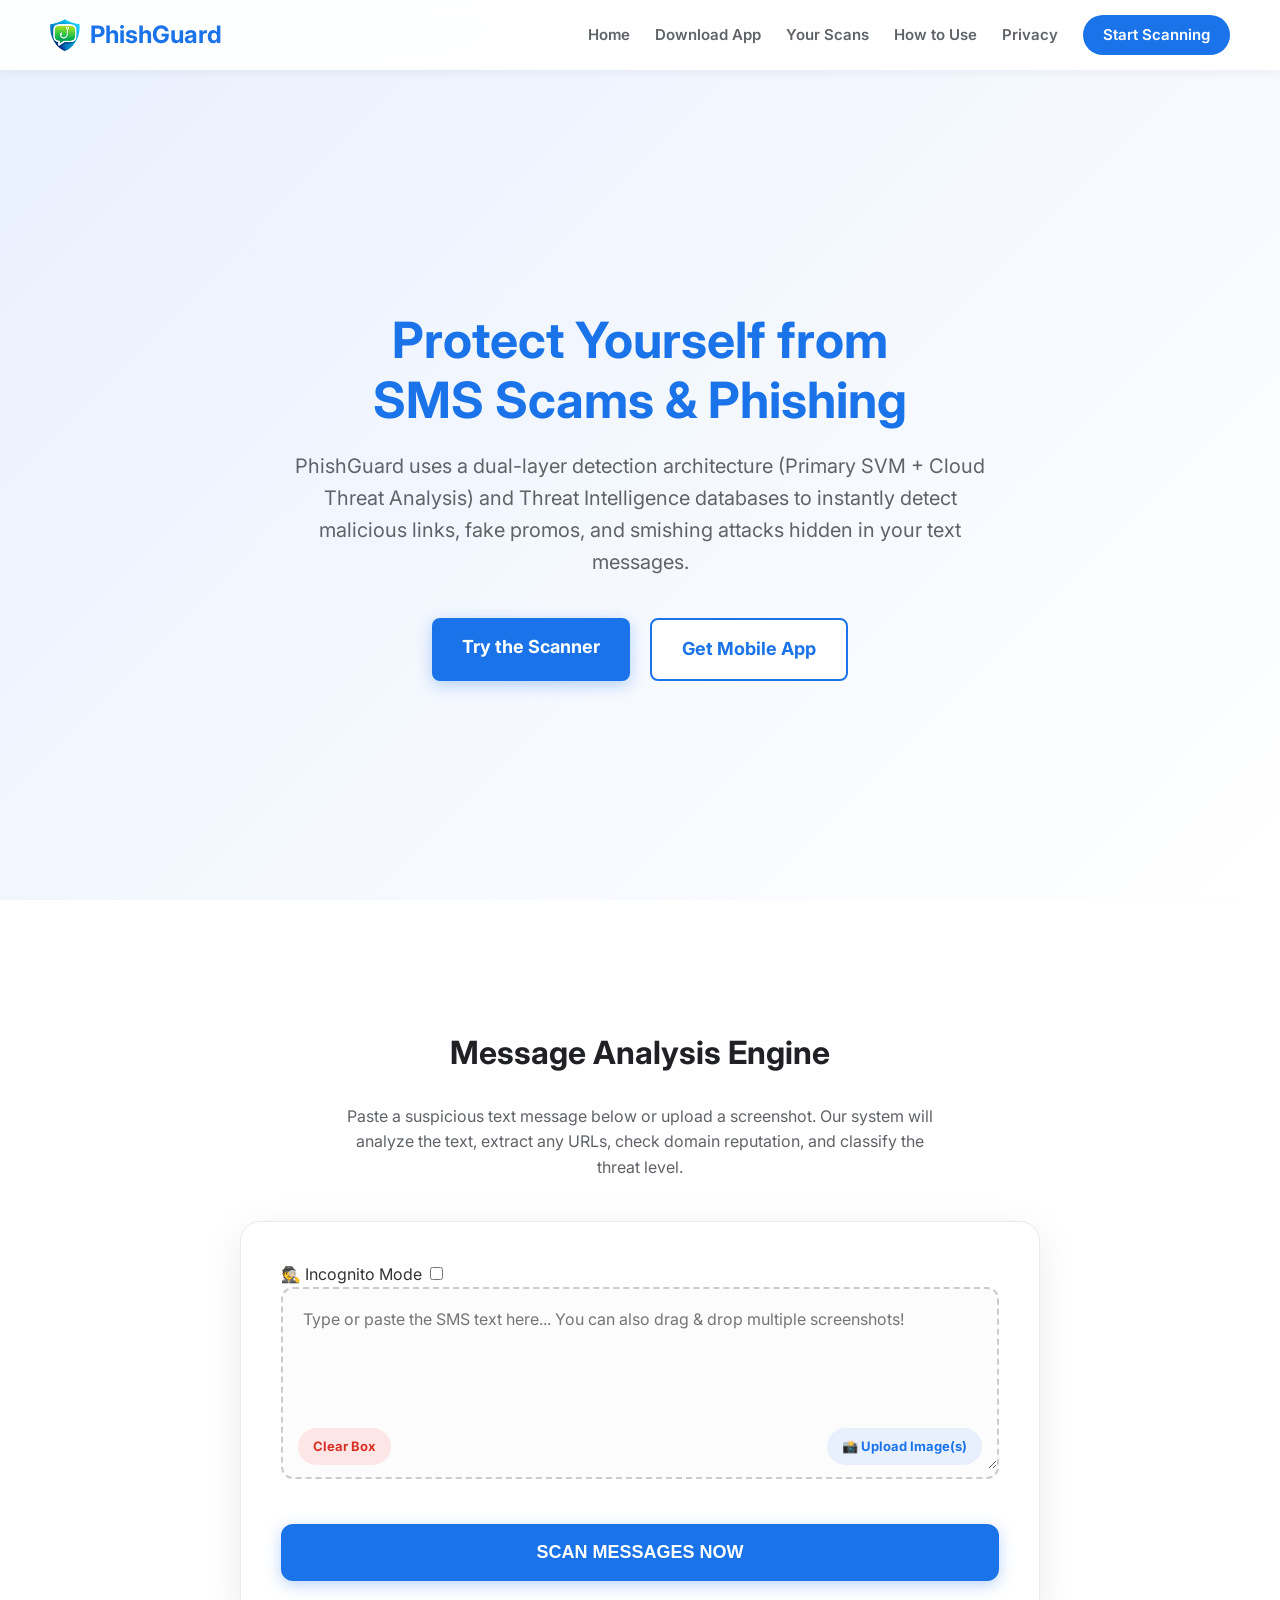
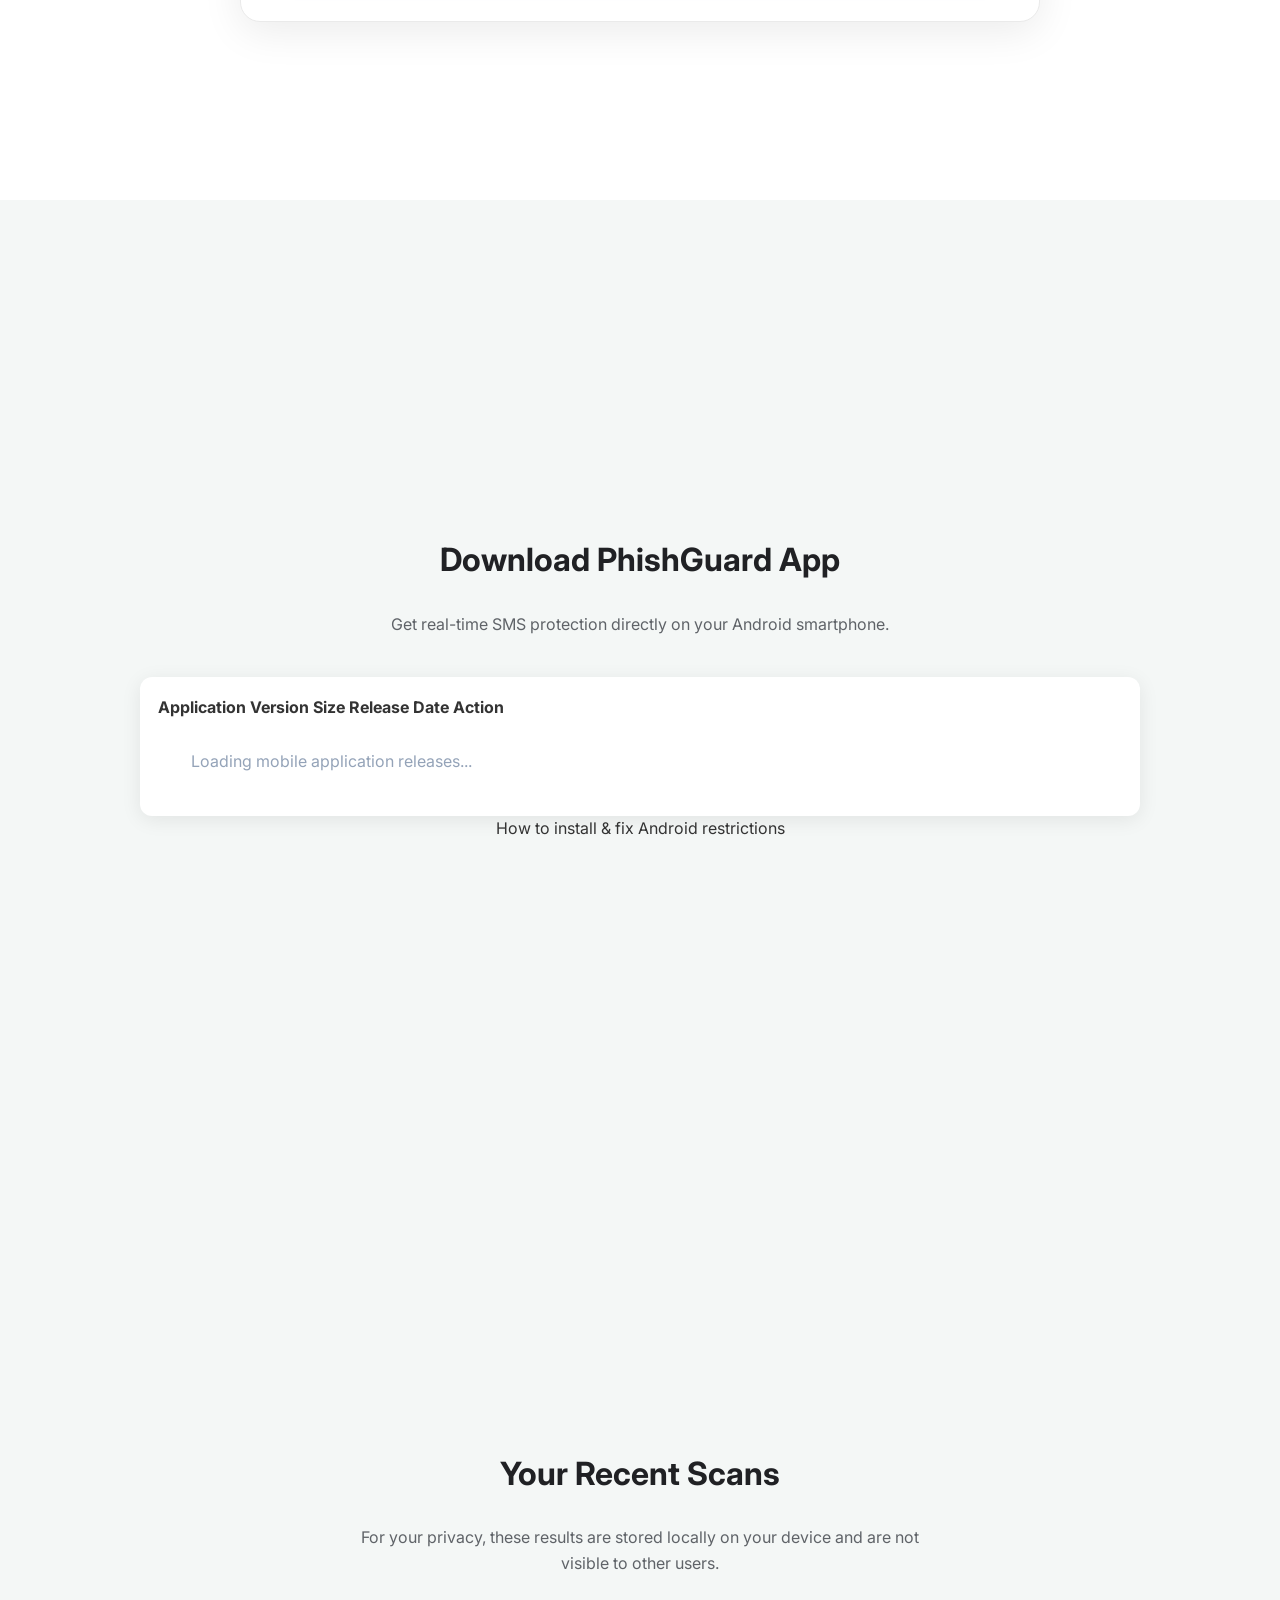
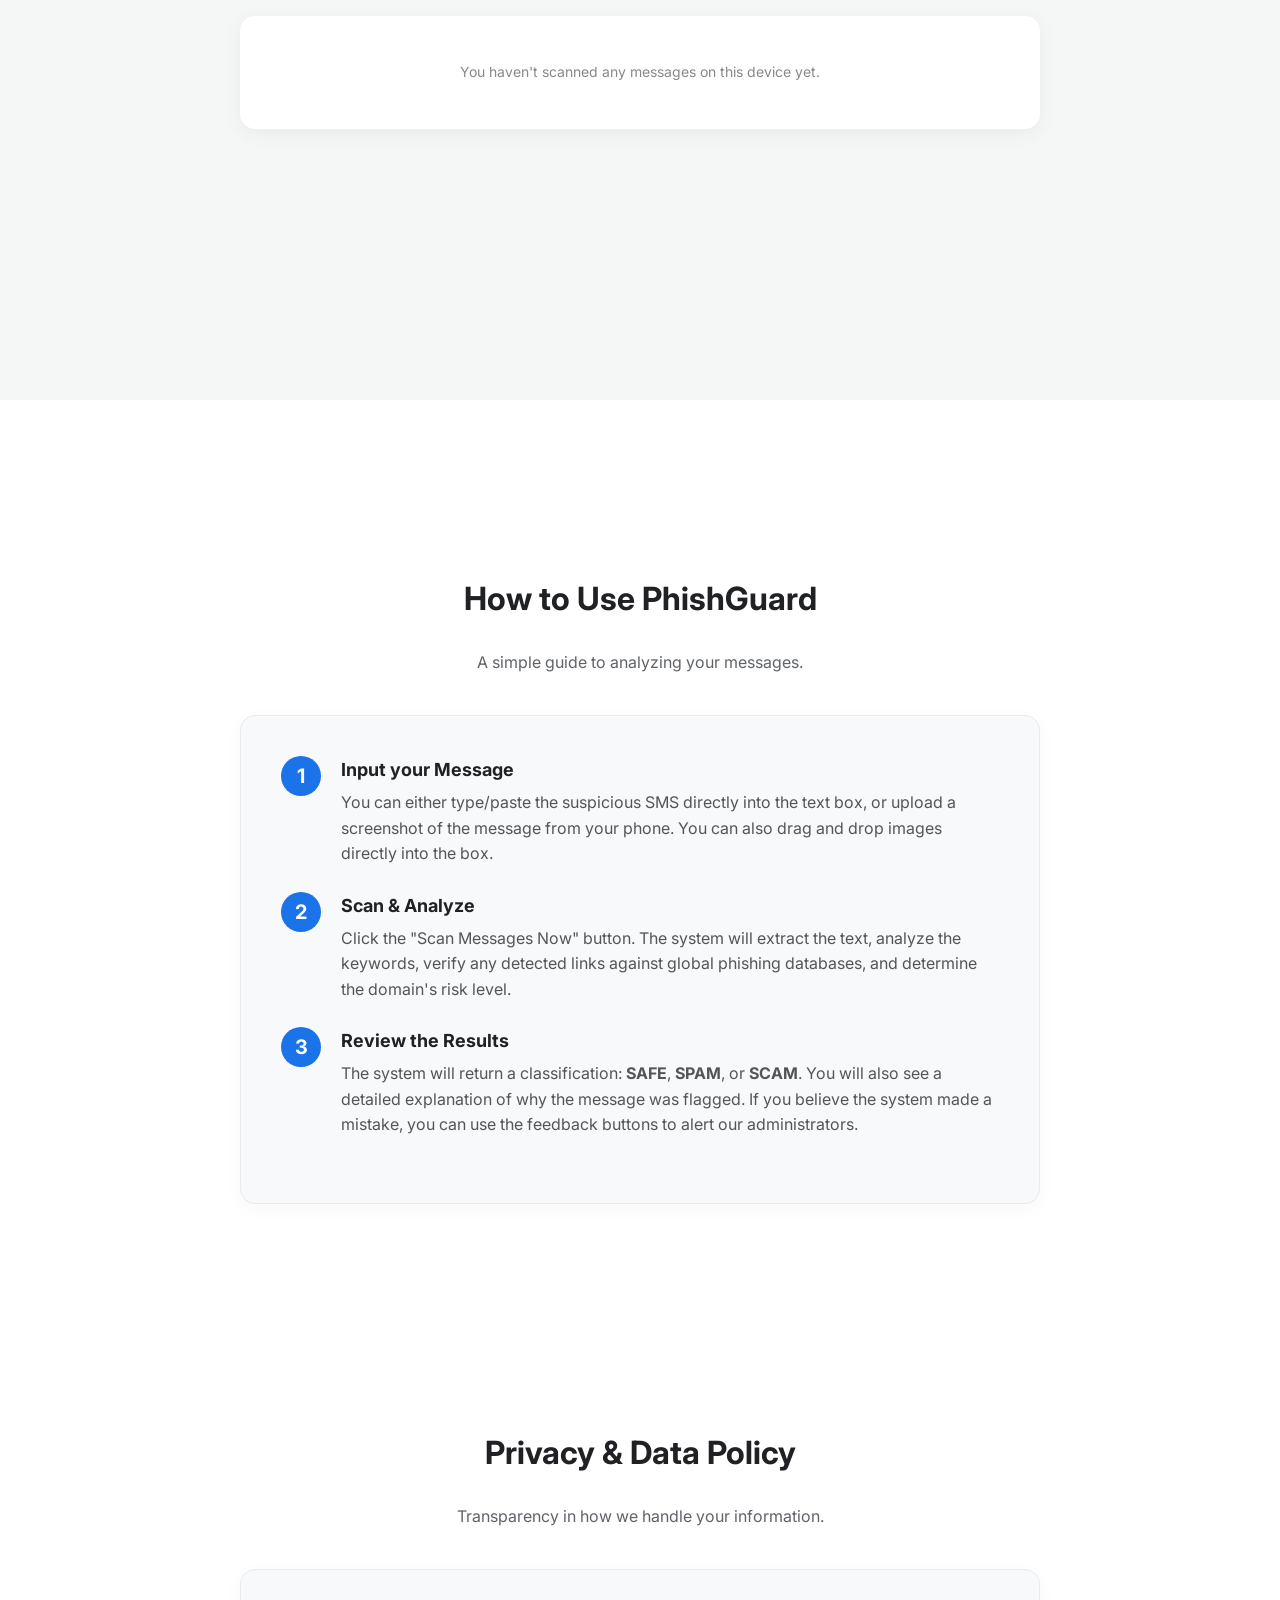
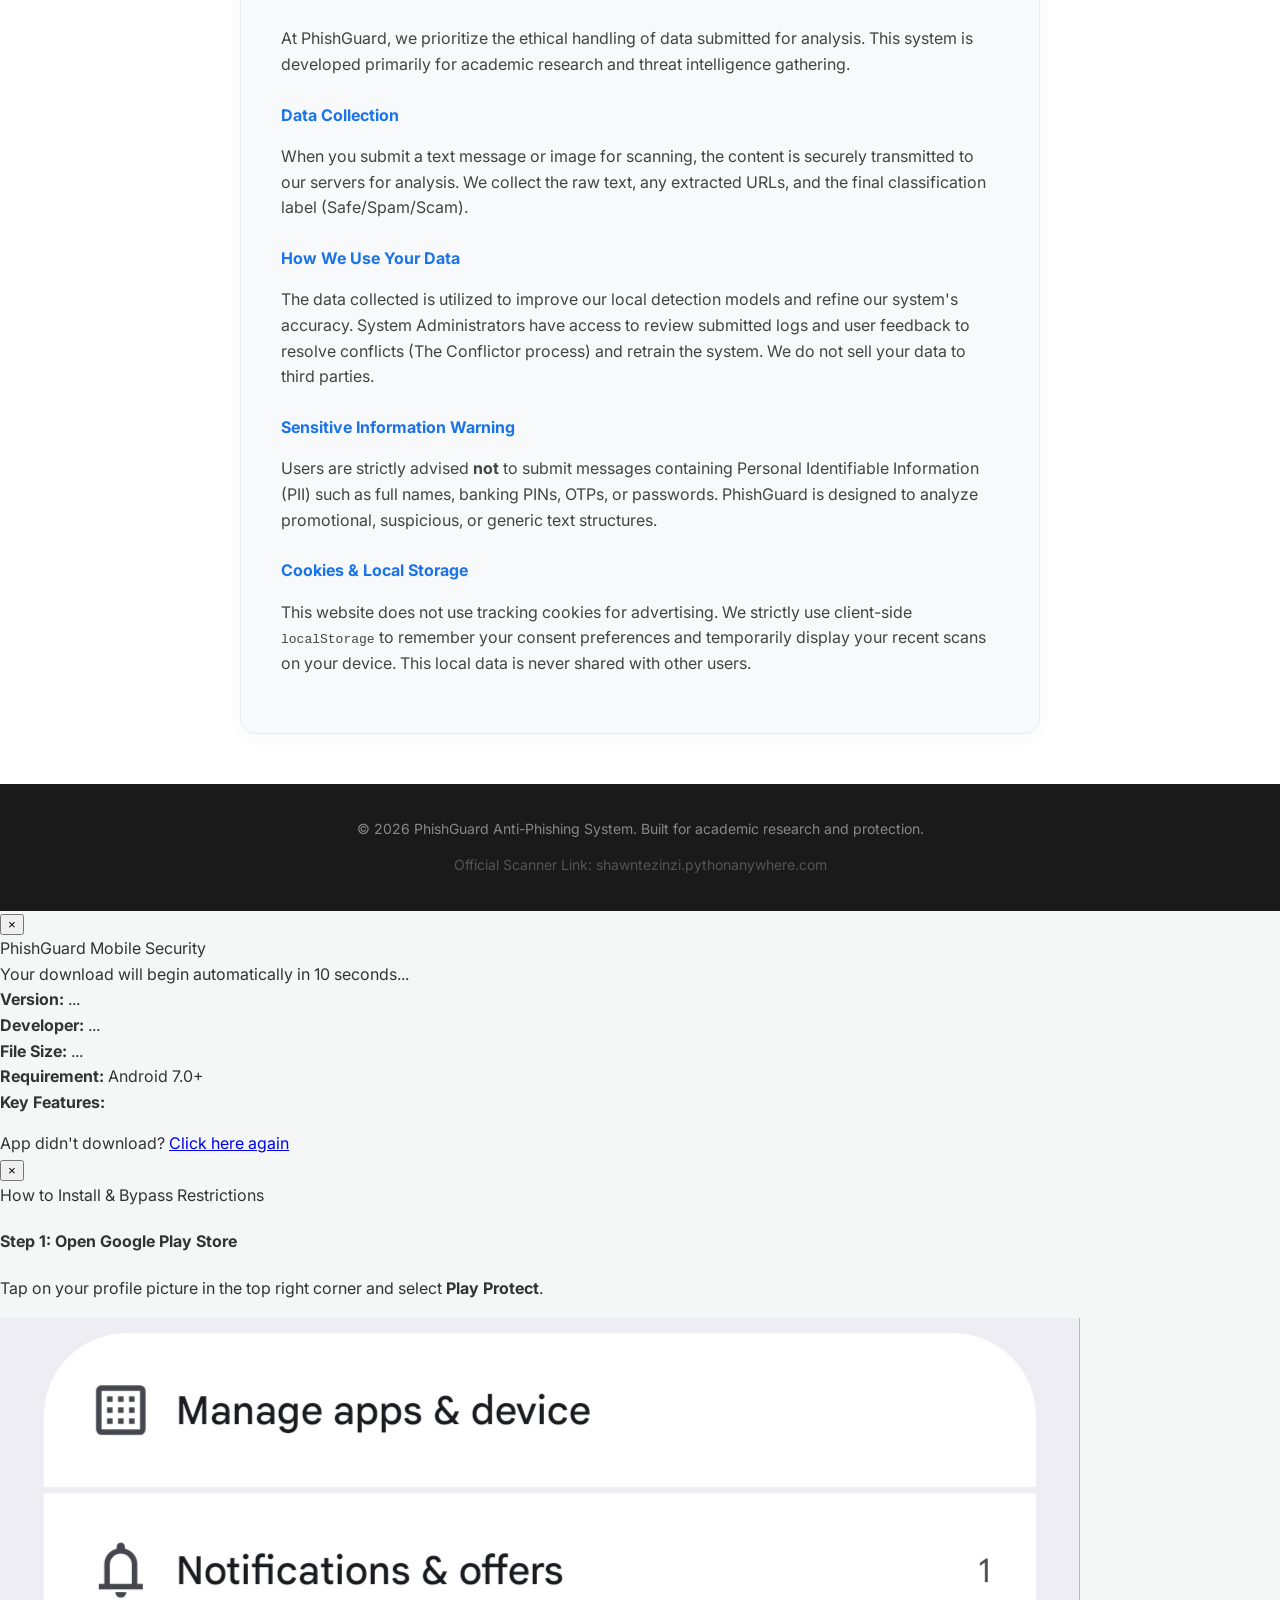
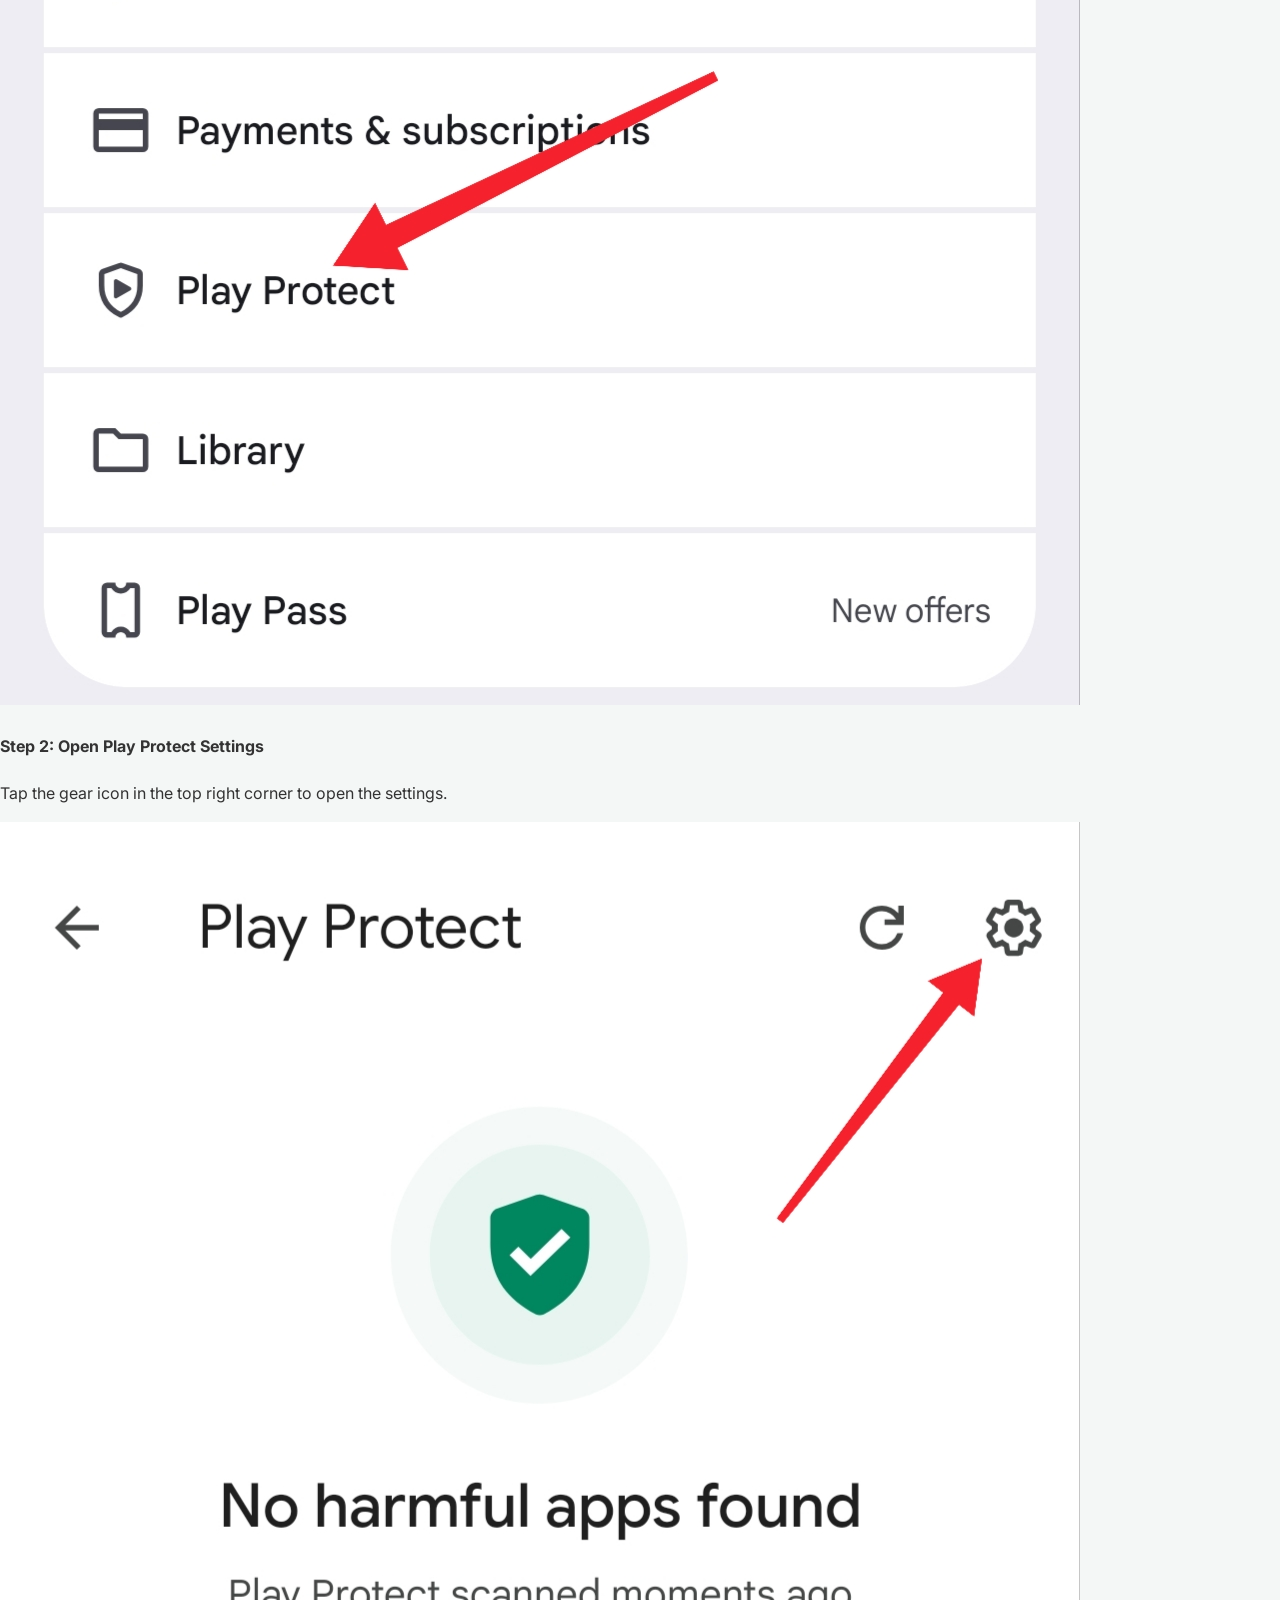
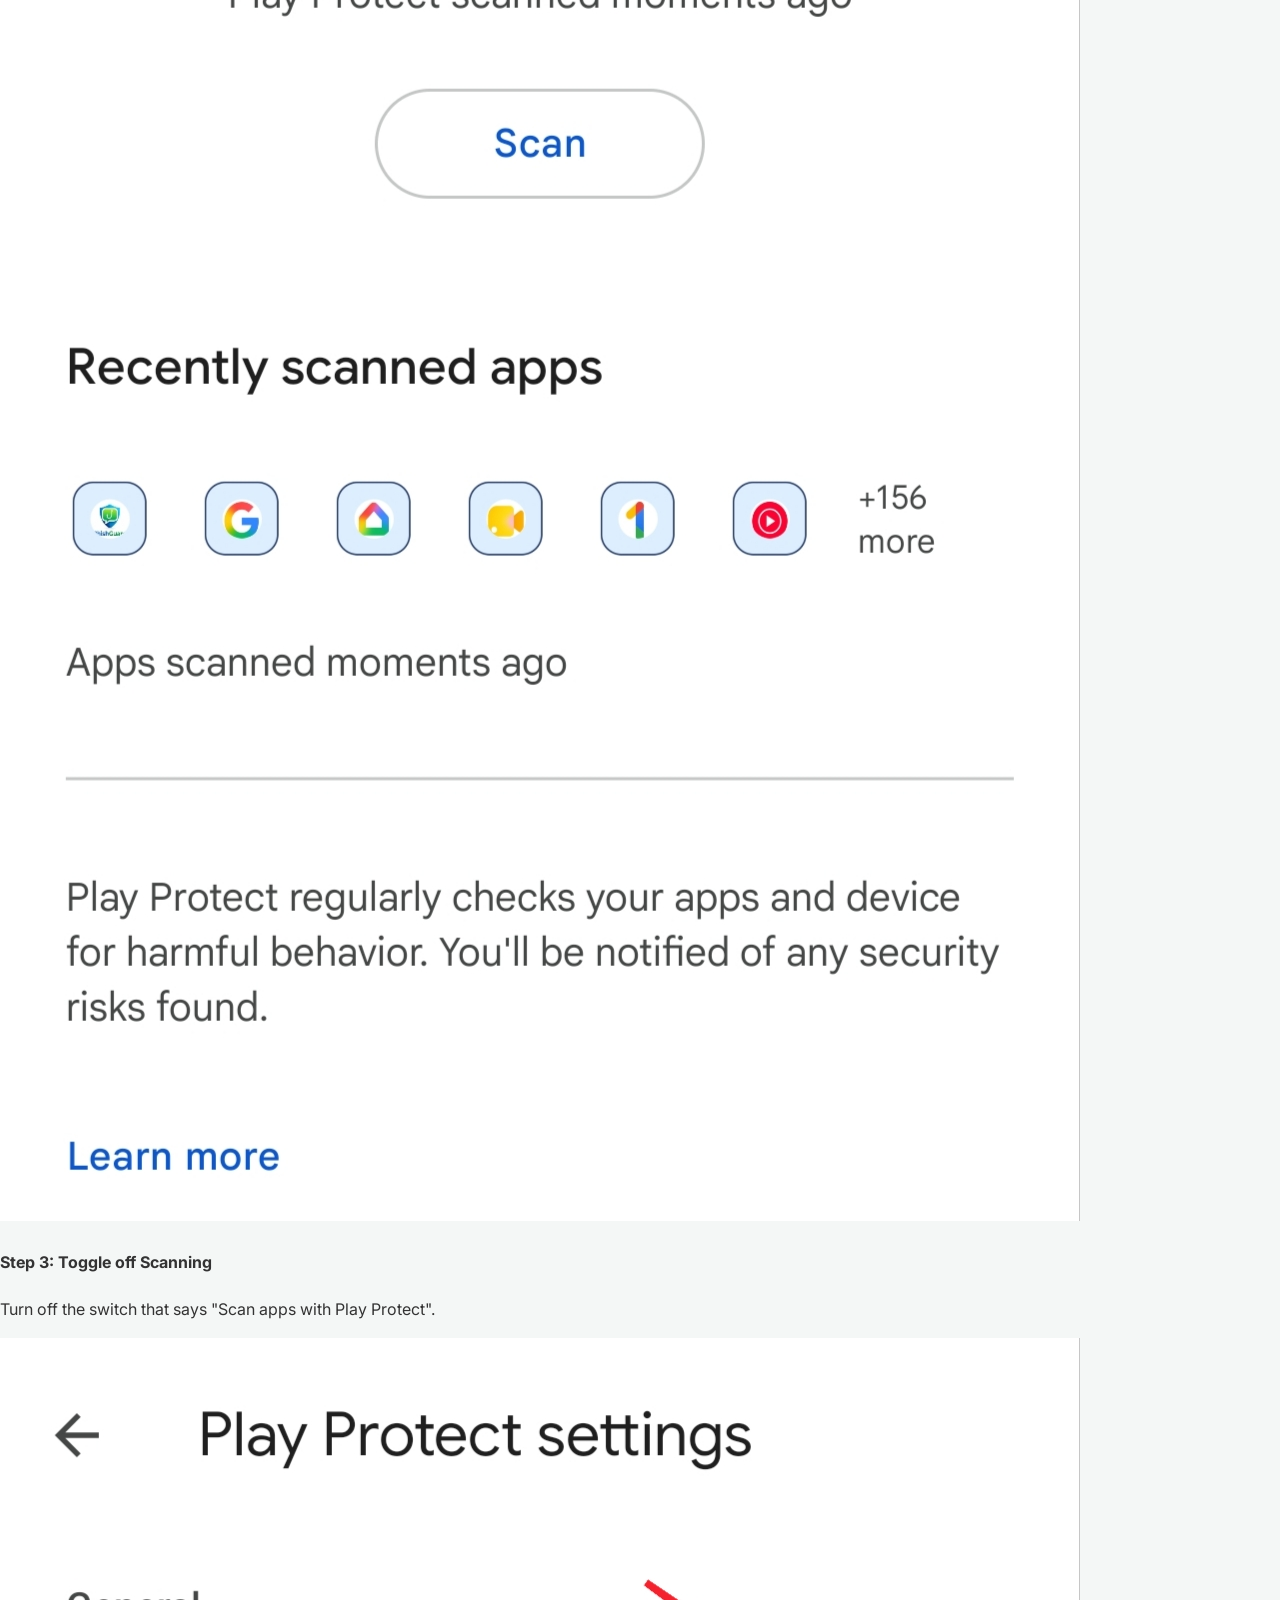
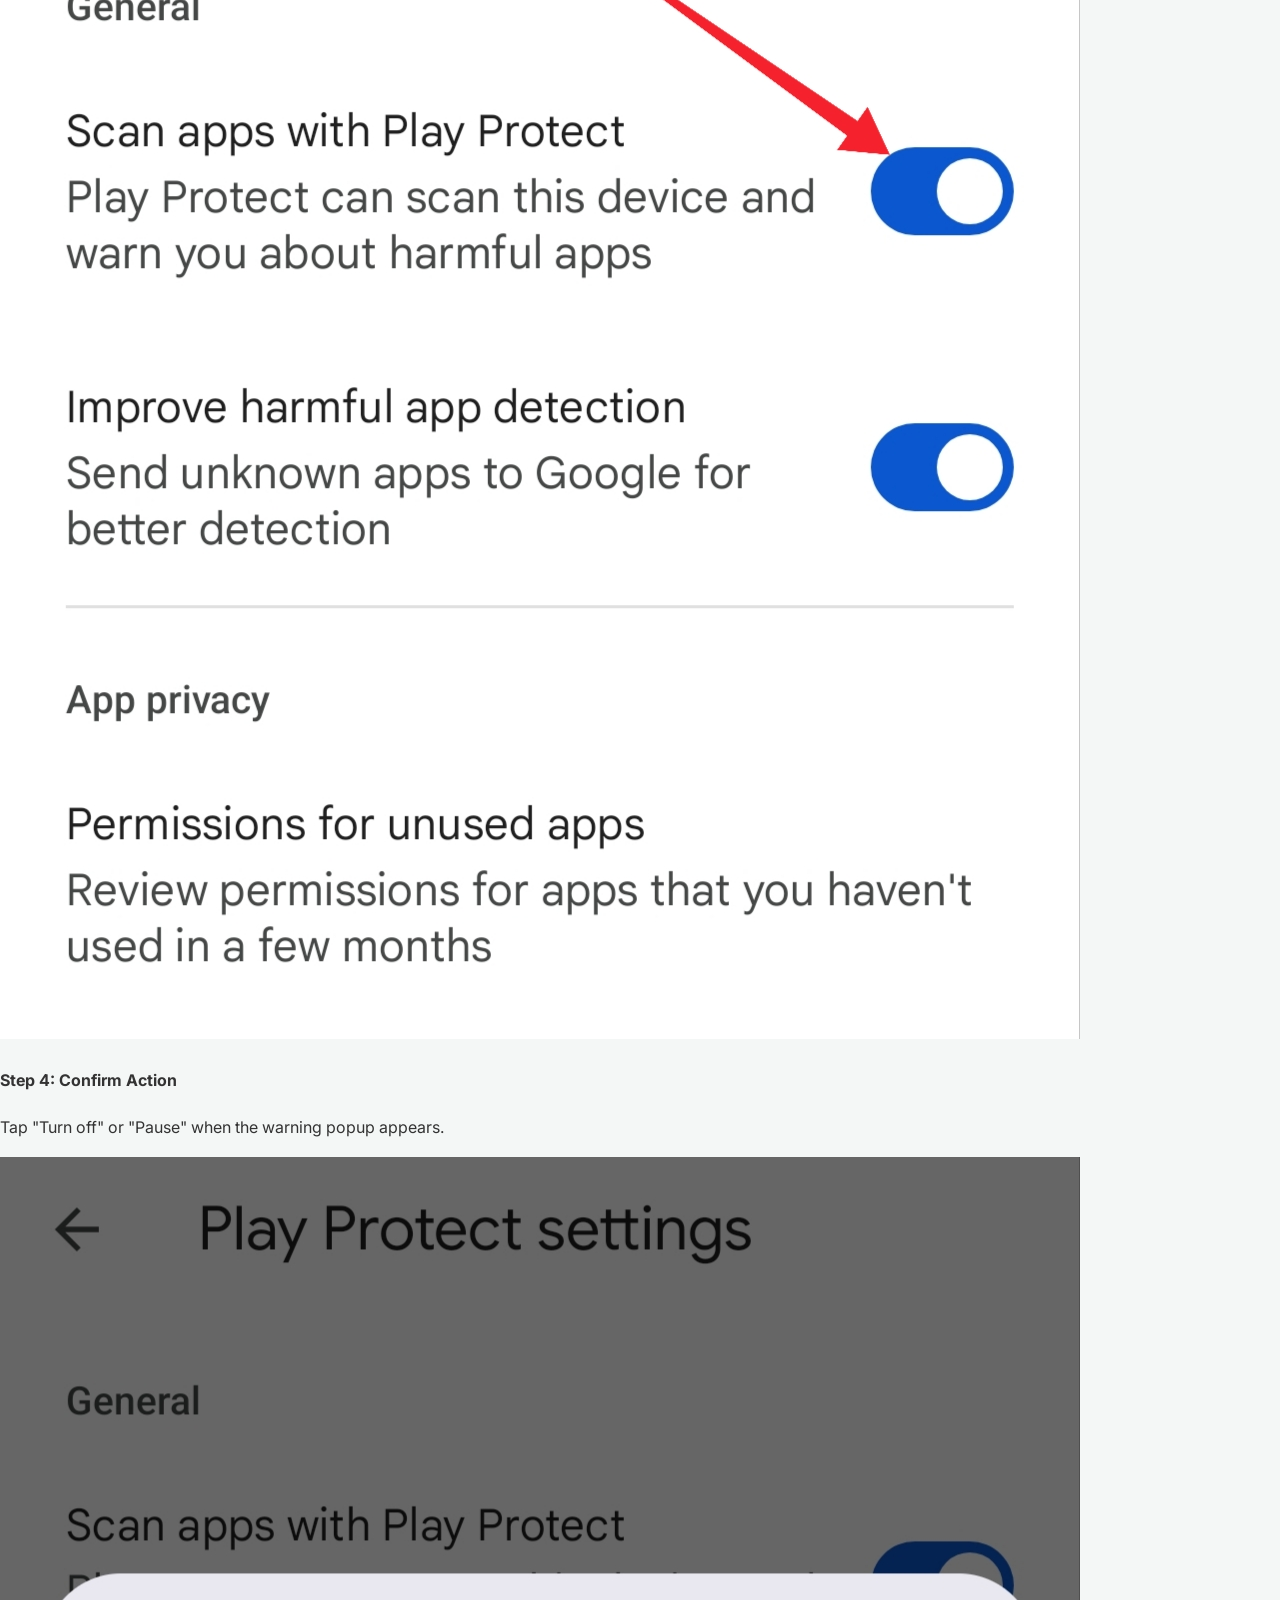
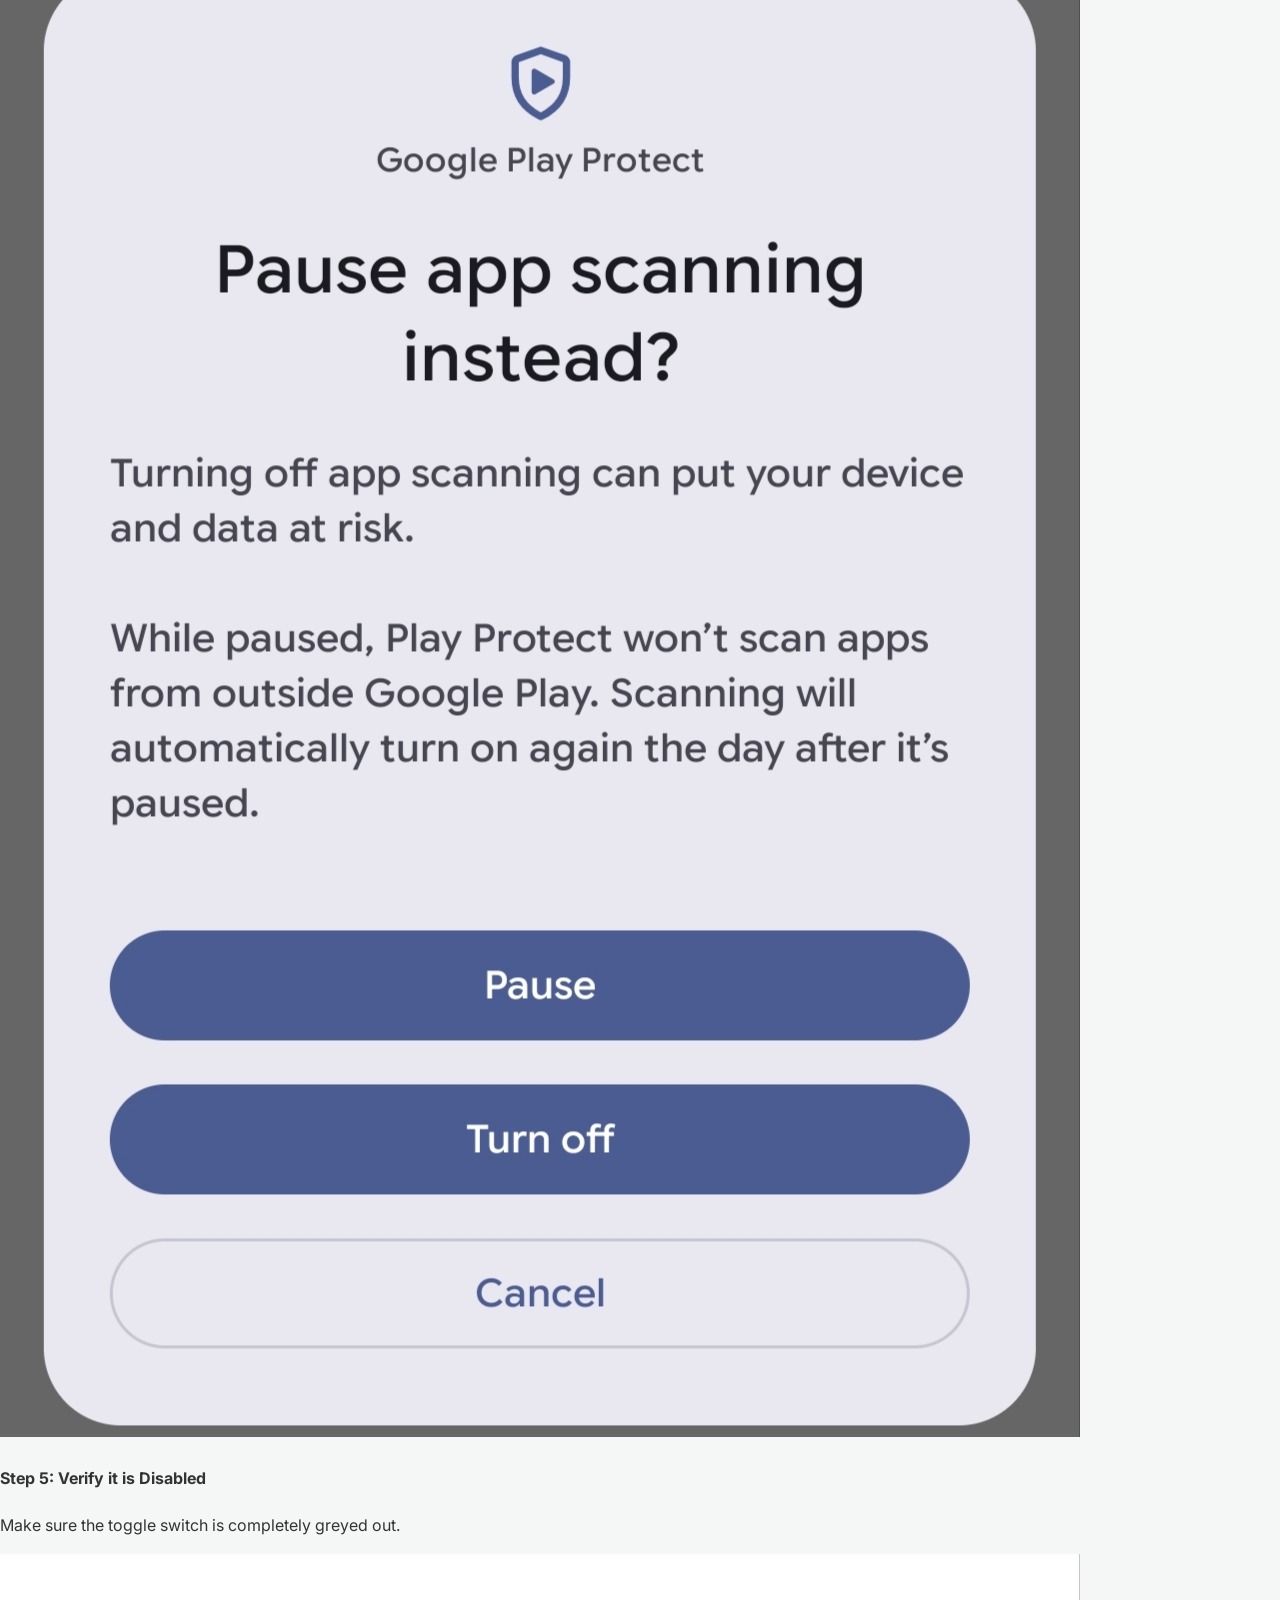
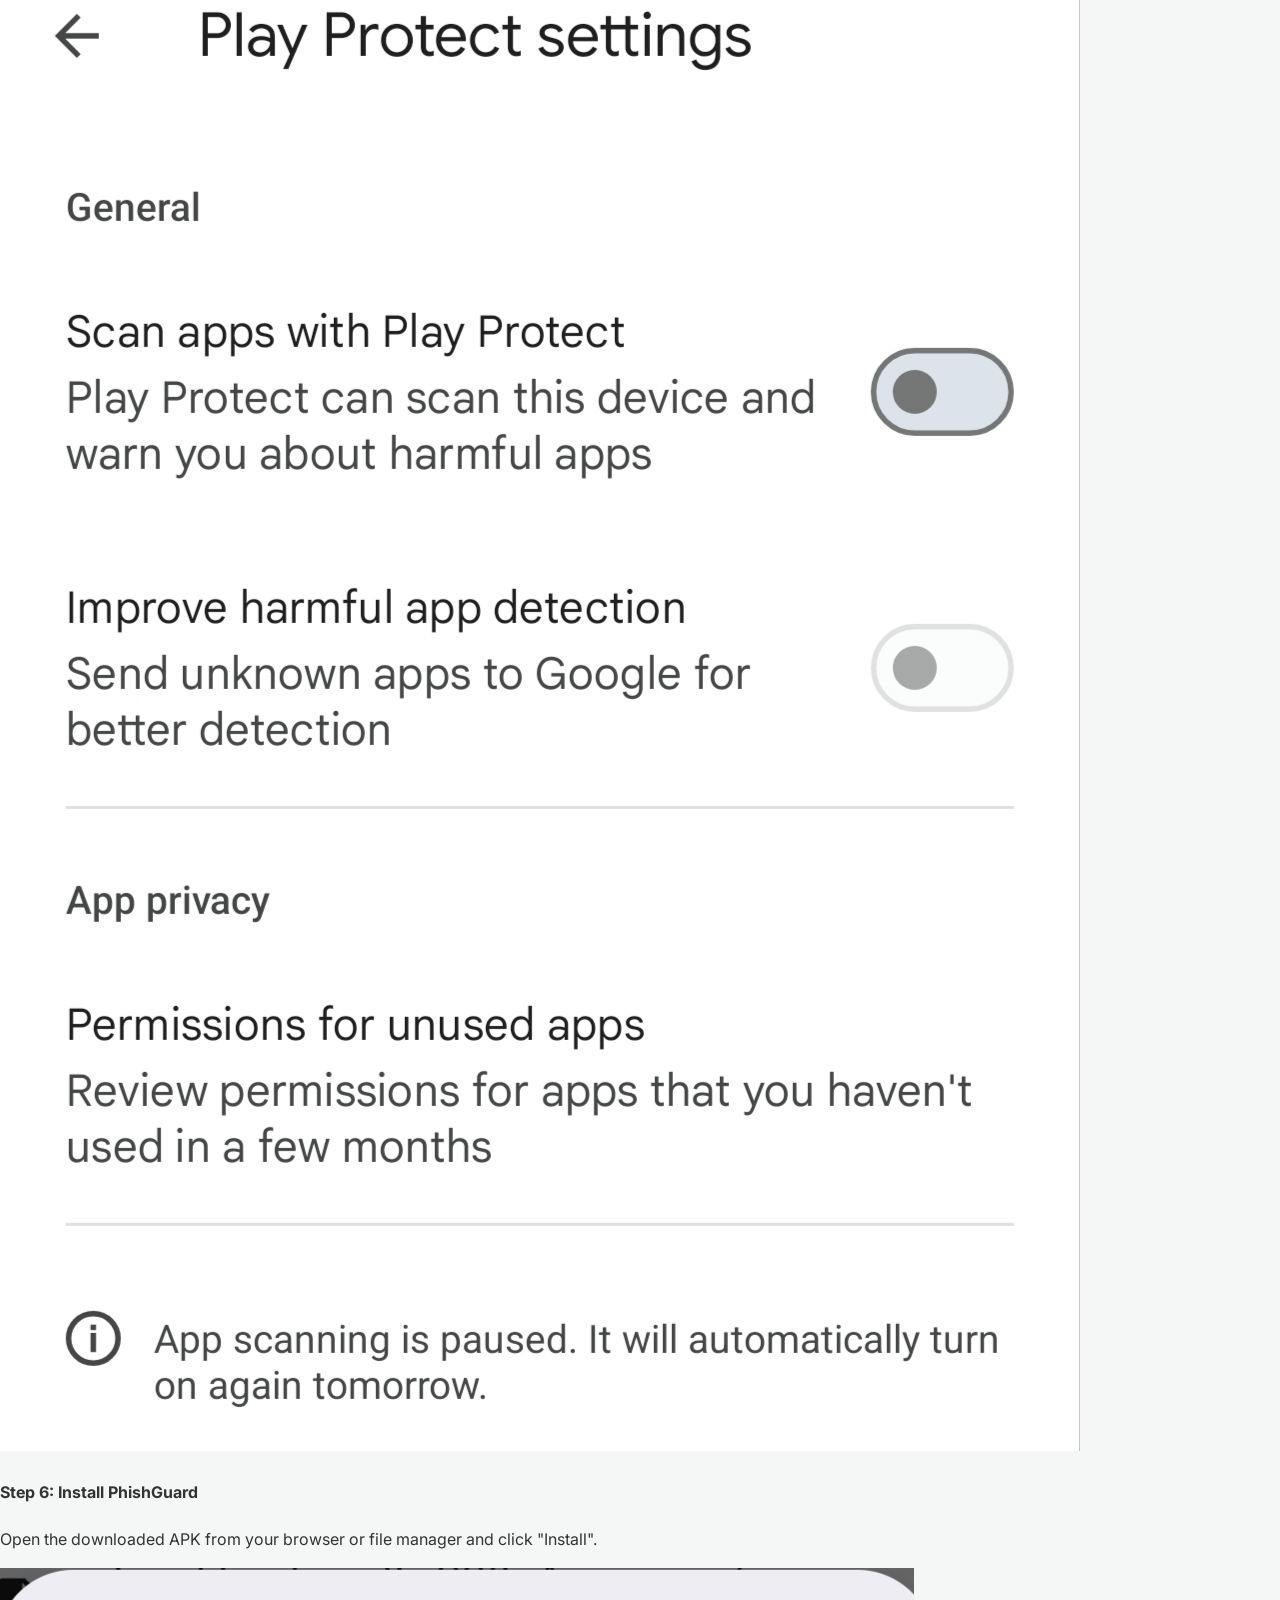
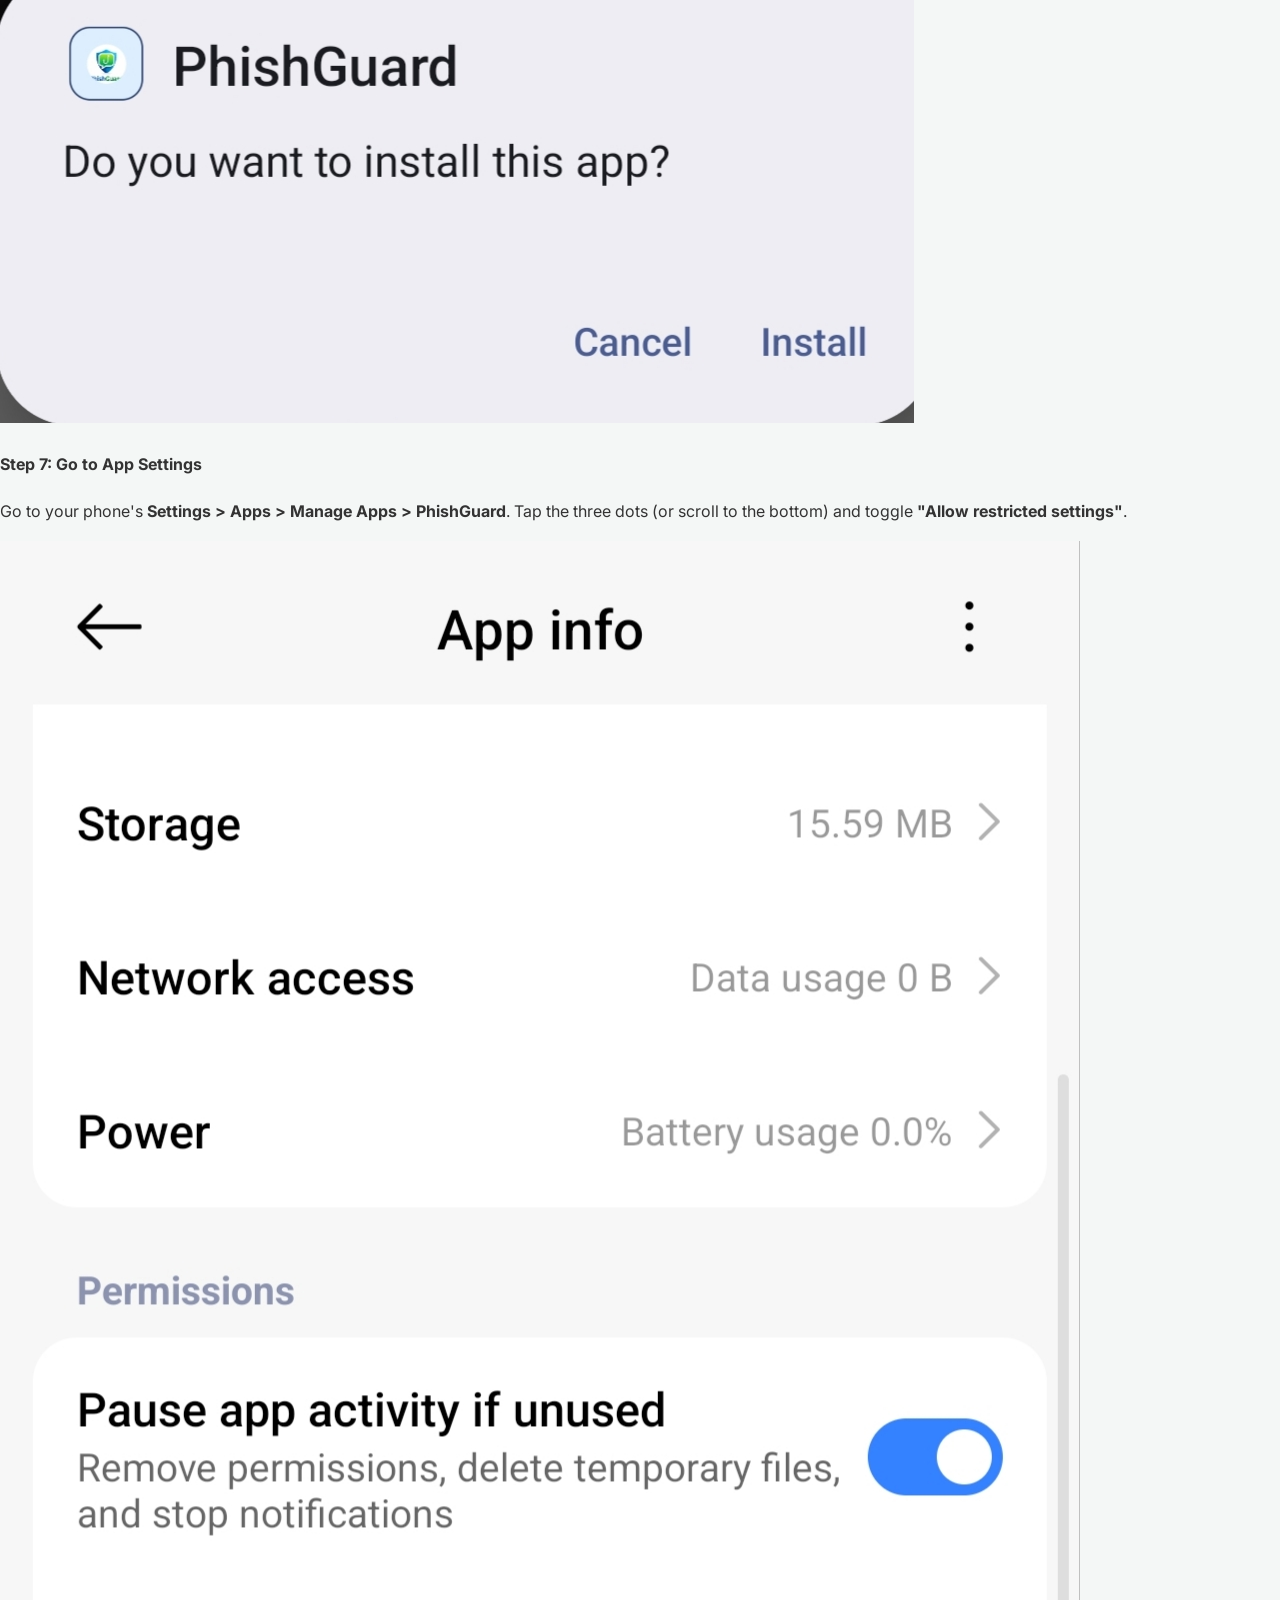
==== commit b715ab61: "Update index.html" ====
--- a/index.html
+++ b/index.html
@@ -4,259 +4,9 @@
 <meta charset="UTF-8">
 <meta name="viewport" content="width=device-width, initial-scale=1.0">
 <title>PhishGuard | SMS Phishing Detection System</title>
-<!-- Favicon / Tab Icon -->
 <link rel="icon" type="image/png" href="img/shield.png">
-<!-- Google Fonts -->
 <link href="https://fonts.googleapis.com/css2?family=Inter:wght@300;400;600;700&display=swap" rel="stylesheet">
-<!-- External CSS -->
 <link rel="stylesheet" href="css/style.css">
-<style>
-/* Inline styling for Download Section & Modal - Mobile Optimized */
-.download-table-container {
-    width: 100%;
-    max-width: 1000px;
-    margin: 0 auto;
-    background: #ffffff;
-    border-radius: 12px;
-    box-shadow: 0 4px 20px rgba(0, 0, 0, 0.08);
-    overflow-x: auto; 
-    padding: 15px;
-    -webkit-overflow-scrolling: touch;
-}
-
-.apk-table {
-    width: 100%;
-    border-collapse: collapse;
-    text-align: left;
-    min-width: 650px; 
-}
-
-.apk-table th, .apk-table td {
-    padding: 14px 15px;
-    border-bottom: 1px solid #eee;
-    white-space: nowrap; 
-}
-
-.apk-table th {
-    background-color: #f8fafc;
-    color: #334155;
-    font-weight: 600;
-}
-
-.apk-link {
-    color: #2563eb;
-    font-weight: 600;
-    text-decoration: none;
-    cursor: pointer;
-}
-
-.apk-link:hover {
-    text-decoration: underline;
-}
-
-.btn-download-trigger {
-    background-color: #2563eb;
-    color: #fff;
-    border: none;
-    padding: 8px 16px;
-    border-radius: 6px;
-    font-weight: 600;
-    cursor: pointer;
-    transition: background 0.2s;
-}
-
-.btn-download-trigger:hover {
-    background-color: #1d4ed8;
-}
-
-/* Modal Styling - Fully responsive for mobile */
-.download-modal-overlay {
-    position: fixed;
-    top: 0; left: 0; right: 0; bottom: 0;
-    background: rgba(0,0,0,0.65);
-    display: none;
-    align-items: center;
-    justify-content: center;
-    z-index: 10000;
-    backdrop-filter: blur(4px);
-    padding: 15px;
-}
-
-.download-modal-card {
-    background: #ffffff;
-    width: 100%;
-    max-width: 600px;
-    max-height: 90vh;
-    overflow-y: auto;
-    border-radius: 12px;
-    padding: 25px;
-    position: relative;
-    box-shadow: 0 10px 30px rgba(0,0,0,0.2);
-}
-
-.download-modal-header {
-    font-size: 1.25rem;
-    font-weight: 700;
-    color: #1e293b;
-    margin-bottom: 15px;
-    border-bottom: 2px solid #f1f5f9;
-    padding-bottom: 10px;
-    padding-right: 30px;
-}
-
-.timer-box {
-    background: #eff6ff;
-    border: 1px solid #bfdbfe;
-    color: #1e40af;
-    padding: 15px;
-    border-radius: 8px;
-    text-align: center;
-    font-weight: 600;
-    margin-bottom: 20px;
-}
-
-.timer-count {
-    font-size: 1.5rem;
-    color: #2563eb;
-    font-weight: 700;
-}
-
-.app-info-grid {
-    display: grid;
-    grid-template-columns: 1fr 1fr;
-    gap: 10px;
-    margin-bottom: 15px;
-    font-size: 0.9rem;
-    color: #475569;
-}
-
-@media (max-width: 480px) {
-    .app-info-grid {
-        grid-template-columns: 1fr;
-    }
-}
-
-.app-features-list {
-    background: #f8fafc;
-    padding: 12px 20px;
-    border-radius: 8px;
-    margin-bottom: 15px;
-    font-size: 0.88rem;
-    color: #334155;
-}
-
-.app-features-list ul {
-    margin-top: 5px;
-    padding-left: 20px;
-}
-
-.manual-download-text {
-    text-align: center;
-    font-size: 0.9rem;
-    color: #64748b;
-    margin-top: 15px;
-    display: none; 
-}
-
-.manual-download-text a {
-    color: #2563eb;
-    font-weight: 600;
-    text-decoration: none;
-    cursor: pointer;
-}
-
-.manual-download-text a:hover {
-    text-decoration: underline;
-}
-
-.modal-close-btn {
-    position: absolute;
-    top: 15px;
-    right: 20px;
-    background: none;
-    border: none;
-    font-size: 1.5rem;
-    color: #94a3b8;
-    cursor: pointer;
-}
-
-/* =========================================
-   TUTORIAL MODAL CSS
-   ========================================= */
-.tutorial-link-container {
-    text-align: center;
-    margin-top: 15px;
-}
-.tutorial-link-container span {
-    color: #2563eb;
-    font-weight: 600;
-    cursor: pointer;
-    text-decoration: underline;
-    font-size: 15px;
-    transition: color 0.2s;
-}
-.tutorial-link-container span:hover {
-    color: #1d4ed8;
-}
-
-.tutorial-modal-overlay {
-    position: fixed;
-    top: 0; left: 0; right: 0; bottom: 0;
-    background: rgba(0,0,0,0.8);
-    display: none;
-    align-items: center;
-    justify-content: center;
-    z-index: 10001; 
-    backdrop-filter: blur(5px);
-    padding: 15px;
-}
-.tutorial-modal-card {
-    background: #ffffff;
-    width: 100%;
-    max-width: 600px;
-    max-height: 85vh; 
-    border-radius: 12px;
-    padding: 25px;
-    position: relative;
-    box-shadow: 0 10px 40px rgba(0,0,0,0.4);
-    display: flex;
-    flex-direction: column;
-}
-.tutorial-content {
-    overflow-y: auto; 
-    padding-right: 10px;
-}
-.tutorial-content::-webkit-scrollbar { width: 8px; }
-.tutorial-content::-webkit-scrollbar-thumb { background: #cbd5e1; border-radius: 4px; }
-
-.tutorial-step {
-    margin-bottom: 30px;
-    border-bottom: 1px solid #e2e8f0;
-    padding-bottom: 20px;
-}
-.tutorial-step:last-child {
-    border-bottom: none;
-    margin-bottom: 0;
-    padding-bottom: 0;
-}
-.tutorial-step h4 {
-    color: #1e293b;
-    margin: 0 0 10px 0;
-    font-size: 1.1rem;
-}
-.tutorial-step p {
-    font-size: 0.95rem;
-    color: #475569;
-    margin: 0 0 15px 0;
-}
-.tutorial-step img {
-    width: 100%;
-    height: auto;
-    border-radius: 8px;
-    border: 1px solid #e2e8f0;
-    box-shadow: 0 2px 8px rgba(0,0,0,0.05);
-}
-</style>
 </head>
 <body>
 
@@ -266,13 +16,12 @@
         PhishGuard
     </a>
     <div class="nav-links">
-        <a href="#home">Home</a>
-        <a href="#download">Download App</a>
-        <a href="#history">Your Scans</a>
-        <a href="#guide">How to Use</a>
-        <a href="#policy">Privacy</a>
-        <a href="#about">System</a>
-        <a href="#scanner" class="nav-btn">Start Scanning</a>
+        <a href="#home" class="nav-item active">Home</a>
+        <a href="#download" class="nav-item">Download App</a>
+        <a href="#history" class="nav-item">Your Scans</a>
+        <a href="#guide" class="nav-item">How to Use</a>
+        <a href="#policy" class="nav-item">Privacy</a>
+        <a href="#scanner" class="nav-btn nav-item">Start Scanning</a>
     </div>
 </nav>
 
@@ -292,6 +41,15 @@
     <p class="section-subtitle">Paste a suspicious text message below or upload a screenshot. Our system will analyze the text, extract any URLs, check domain reputation, and classify the threat level.</p>
     
     <div class="scanner-container">
+        
+        <div class="incognito-container">
+            <span class="incognito-label">🕵️ Incognito Mode</span>
+            <label class="switch">
+                <input type="checkbox" id="incognitoToggle" onchange="toggleIncognito()">
+                <span class="slider round"></span>
+            </label>
+        </div>
+
         <div class="input-area" id="dropZone">
             <textarea id="smsText" placeholder="Type or paste the SMS text here... You can also drag & drop multiple screenshots!"></textarea>
             
@@ -308,7 +66,6 @@
     </div>
 </section>
 
-<!-- DOWNLOAD MOBILE APP SECTION -->
 <section id="download">
     <h2 class="section-title">Download PhishGuard App</h2>
     <p class="section-subtitle">Get real-time SMS protection directly on your Android smartphone.</p>
@@ -337,10 +94,8 @@
     <div class="tutorial-link-container">
         <span onclick="openTutorialModal()">How to install & fix Android restrictions</span>
     </div>
-
-</section>
-
-<!-- LOCAL DEVICE HISTORY SECTION -->
+</section>
+
 <section id="history">
     <h2 class="section-title">Your Recent Scans</h2>
     <p class="section-subtitle">For your privacy, these results are stored locally on your device and are not visible to other users.</p>
@@ -349,7 +104,6 @@
     </div>
 </section>
 
-<!-- HOW TO USE SECTION -->
 <section id="guide">
     <h2 class="section-title">How to Use PhishGuard</h2>
     <p class="section-subtitle">A simple guide to analyzing your messages.</p>
@@ -379,7 +133,6 @@
     </div>
 </section>
 
-<!-- PRIVACY POLICY SECTION -->
 <section id="policy">
     <h2 class="section-title">Privacy & Data Policy</h2>
     <p class="section-subtitle">Transparency in how we handle your information.</p>
@@ -401,38 +154,16 @@
     </div>
 </section>
 
-<!-- ABOUT SYSTEM SECTION -->
-<section id="about">
-    <h2 class="section-title">System Architecture</h2>
-    <p class="section-subtitle">PhishGuard is built for rigorous academic and practical application, utilizing an Agile methodology to adapt to emerging threats.</p>
-    
-    <div class="tech-grid">
-        <div class="tech-card">
-            <h4>⚙️ Hybrid Detection Engine</h4>
-            <p>Combines a fast, Primary Support Vector Machine (SVM) for immediate filtering with a secondary Cloud Analysis layer for complex threat evaluation.</p>
-        </div>
-        <div class="tech-card">
-            <h4>🌐 Threat Intelligence</h4>
-            <p>Performs real-time URL expansion, WHOIS lookups, and checks against known phishing databases to expose hidden malicious domains.</p>
-        </div>
-        <div class="tech-card">
-            <h4>👁️ Optical Character Recognition</h4>
-            <p>Integrated vision models extract text directly from user-uploaded screenshots, bypassing manual entry errors.</p>
-        </div>
-    </div>
-</section>
-
 <footer>
     <p>&copy; 2026 PhishGuard Anti-Phishing System. Built for academic research and protection.</p>
+    <p style="margin-top: 5px; color: #555;">Official Scanner Link: shawntezinzi.pythonanywhere.com</p>
 </footer>
 
-<!-- DOWNLOAD COUNTDOWN & INFO MODAL -->
 <div class="download-modal-overlay" id="downloadModal">
     <div class="download-modal-card">
         <button class="modal-close-btn" onclick="closeDownloadModal()">&times;</button>
         <div class="download-modal-header" id="modalAppName">PhishGuard Mobile Security</div>
         
-        <!-- Timer Box (Hidden in Info Mode) -->
         <div class="timer-box" id="timerBoxContainer">
             Your download will begin automatically in <span class="timer-count" id="downloadTimer">10</span> seconds...
         </div>
@@ -447,11 +178,9 @@
         <div class="app-features-list">
             <strong>Key Features:</strong>
             <ul id="modalAppFeatures">
-                <!-- Features dynamically load here -->
             </ul>
         </div>
 
-        <!-- Download Button shown ONLY in Info Mode -->
         <button class="btn-download-trigger" id="infoModeDownloadBtn" style="width: 100%; margin-top: 10px; display: none;">Download APK Now</button>
 
         <div class="manual-download-text" id="manualDownloadDiv">
@@ -460,7 +189,6 @@
     </div>
 </div>
 
-<!-- TERMS AND PRIVACY MODAL -->
 <div class="modal-overlay" id="termsModal">
     <div class="modal-box">
         <div class="modal-header">Terms of Service & Privacy Agreement</div>
@@ -493,7 +221,6 @@
     </div>
 </div>
 
-<!-- INSTALLATION TUTORIAL MODAL -->
 <div class="tutorial-modal-overlay" id="tutorialModal">
     <div class="tutorial-modal-card">
         <button class="modal-close-btn" onclick="closeTutorialModal()">&times;</button>
@@ -549,202 +276,7 @@
     </div>
 </div>
 
-<!-- External JS -->
 <script src="js/script.js"></script>
-
-<!-- Download Modal, Tutorial Modal & Cross-Device App Fetch Logic -->
-<script>
-function openTutorialModal() {
-    document.getElementById('tutorialModal').style.display = 'flex';
-}
-
-function closeTutorialModal() {
-    document.getElementById('tutorialModal').style.display = 'none';
-}
-
-let downloadInterval = null;
-let availableApps = [];
-
-// 🚀 FIXED: Now pulls exact commit dates AND custom features directly from GitHub!
-async function loadAppsFromGitHub() {
-    let localApps = JSON.parse(localStorage.getItem('pg_mobile_apps')) || [];
-
-    try {
-        const repoUrl = 'https://api.github.com/repos/agravanteshawntezinzi-gif/phishguard-web/contents/app';
-        const response = await fetch(repoUrl);
-        
-        if (response.ok) {
-            const files = await response.json();
-            const apkFiles = files.filter(f => f.name.endsWith('.apk'));
-
-            if (apkFiles.length > 0) {
-                // 1. Fetch manifest file to get unique version features globally
-                let globalManifest = {};
-                try {
-                    const manRes = await fetch('https://raw.githubusercontent.com/agravanteshawntezinzi-gif/phishguard-web/main/app/phishguard_manifest.json');
-                    if (manRes.ok) {
-                        globalManifest = await manRes.json();
-                    }
-                } catch(e) {}
-
-                // 2. Map files and assign exact features and real release dates
-                availableApps = await Promise.all(apkFiles.map(async (f, idx) => {
-                    let matchingLocal = localApps.find(l => l.filename === f.name);
-                    
-                    let verClean = f.name.replace('PhishGuard_', '').replace('.apk', '').replace(/_/g, '-');
-                    if (!verClean.startsWith('v')) verClean = 'v' + verClean;
-
-                    let realDate = "Latest Release";
-                    try {
-                        const commitRes = await fetch(`https://api.github.com/repos/agravanteshawntezinzi-gif/phishguard-web/commits?path=${f.path}`);
-                        if (commitRes.ok) {
-                            const commitData = await commitRes.json();
-                            if (commitData.length > 0) {
-                                const d = new Date(commitData[0].commit.author.date);
-                                realDate = d.toISOString().split('T')[0];
-                            }
-                        }
-                    } catch(e) { }
-
-                    // Apply features from manifest if they exist, otherwise fallback
-                    let customFeatures = globalManifest[f.name] || (matchingLocal ? matchingLocal.features : [
-                        "Real-time SMS inbox scanning",
-                        "Dual-SIM connection support",
-                        "Machine Learning threat detection",
-                        "Send deep-scan reports to Admin"
-                    ]);
-
-                    return {
-                        id: idx + 1,
-                        name: "PhishGuard Mobile Security",
-                        version: matchingLocal ? matchingLocal.version : verClean,
-                        size: matchingLocal ? matchingLocal.size : (f.size ? (f.size / (1024 * 1024)).toFixed(1) + " MB" : "15.0 MB"),
-                        date: realDate !== "Latest Release" ? realDate : (matchingLocal ? matchingLocal.date : "Latest Release"),
-                        author: "PhishGuard Dev Team",
-                        filename: f.name,
-                        filePath: f.download_url,
-                        features: customFeatures
-                    };
-                }));
-                
-                // Sort by version (highest ID first) to keep newest at top
-                availableApps.sort((a, b) => b.id - a.id);
-                renderAppTable();
-                return;
-            }
-        }
-    } catch (err) {
-        console.warn("GitHub API error, using local fallback:", err);
-    }
-
-    availableApps = localApps;
-    renderAppTable();
-}
-
-function renderAppTable() {
-    const tbody = document.getElementById('appTableBody');
-    if (!tbody) return;
-
-    if (availableApps.length === 0) {
-        tbody.innerHTML = `
-            <tr id="emptyAppRow">
-                <td colspan="5" style="text-align: center; color: #94a3b8; padding: 25px;">
-                    No mobile application releases available yet.
-                </td>
-            </tr>`;
-        return;
-    }
-
-    tbody.innerHTML = '';
-    availableApps.forEach(app => {
-        const tr = document.createElement('tr');
-        tr.innerHTML = `
-            <td>
-                <!-- Click Name opens INFO mode -->
-                <span class="apk-link" onclick="openInfoModal(${app.id})">${app.name}</span>
-            </td>
-            <td>
-                <!-- Click Version opens INFO mode -->
-                <span class="apk-link" onclick="openInfoModal(${app.id})">${app.version}</span>
-            </td>
-            <td>${app.size}</td>
-            <td>${app.date}</td>
-            <td>
-                <!-- Click Button opens DOWNLOAD mode -->
-                <button class="btn-download-trigger" onclick="openDownloadModal(${app.id})">Download</button>
-            </td>
-        `;
-        tbody.appendChild(tr);
-    });
-}
-
-function populateModalData(app) {
-    document.getElementById('modalAppName').innerText = app.name;
-    document.getElementById('modalAppVersion').innerText = app.version;
-    document.getElementById('modalAppAuthor').innerText = app.author;
-    document.getElementById('modalAppSize').innerText = app.size;
-
-    const featureList = document.getElementById('modalAppFeatures');
-    featureList.innerHTML = app.features.map(f => `<li>${f}</li>`).join('');
-
-    const manualLink = document.getElementById('manualDownloadLink');
-    manualLink.href = app.filePath;
-    manualLink.setAttribute('download', app.filename);
-}
-
-function openInfoModal(appId) {
-    const app = availableApps.find(a => a.id === appId);
-    if (!app) return;
-
-    populateModalData(app);
-
-    document.getElementById('timerBoxContainer').style.display = 'none';
-    document.getElementById('manualDownloadDiv').style.display = 'none';
-    
-    const infoBtn = document.getElementById('infoModeDownloadBtn');
-    infoBtn.style.display = 'block';
-    infoBtn.onclick = function() { openDownloadModal(appId); };
-
-    document.getElementById('downloadModal').style.display = 'flex';
-    clearInterval(downloadInterval);
-}
-
-function openDownloadModal(appId) {
-    const app = availableApps.find(a => a.id === appId);
-    if (!app) return;
-
-    populateModalData(app);
-
-    document.getElementById('timerBoxContainer').style.display = 'block';
-    document.getElementById('manualDownloadDiv').style.display = 'none';
-    document.getElementById('infoModeDownloadBtn').style.display = 'none';
-
-    document.getElementById('downloadModal').style.display = 'flex';
-
-    let timeLeft = 10;
-    const timerDisplay = document.getElementById('downloadTimer');
-    timerDisplay.innerText = timeLeft;
-
-    clearInterval(downloadInterval);
-    downloadInterval = setInterval(() => {
-        timeLeft--;
-        timerDisplay.innerText = timeLeft;
-
-        if (timeLeft <= 0) {
-            clearInterval(downloadInterval);
-            document.getElementById('manualDownloadDiv').style.display = 'block';
-            document.getElementById('manualDownloadLink').click();
-        }
-    }, 1000);
-}
-
-function closeDownloadModal() {
-    clearInterval(downloadInterval);
-    document.getElementById('downloadModal').style.display = 'none';
-}
-
-document.addEventListener('DOMContentLoaded', loadAppsFromGitHub);
-</script>
 
 </body>
 </html>
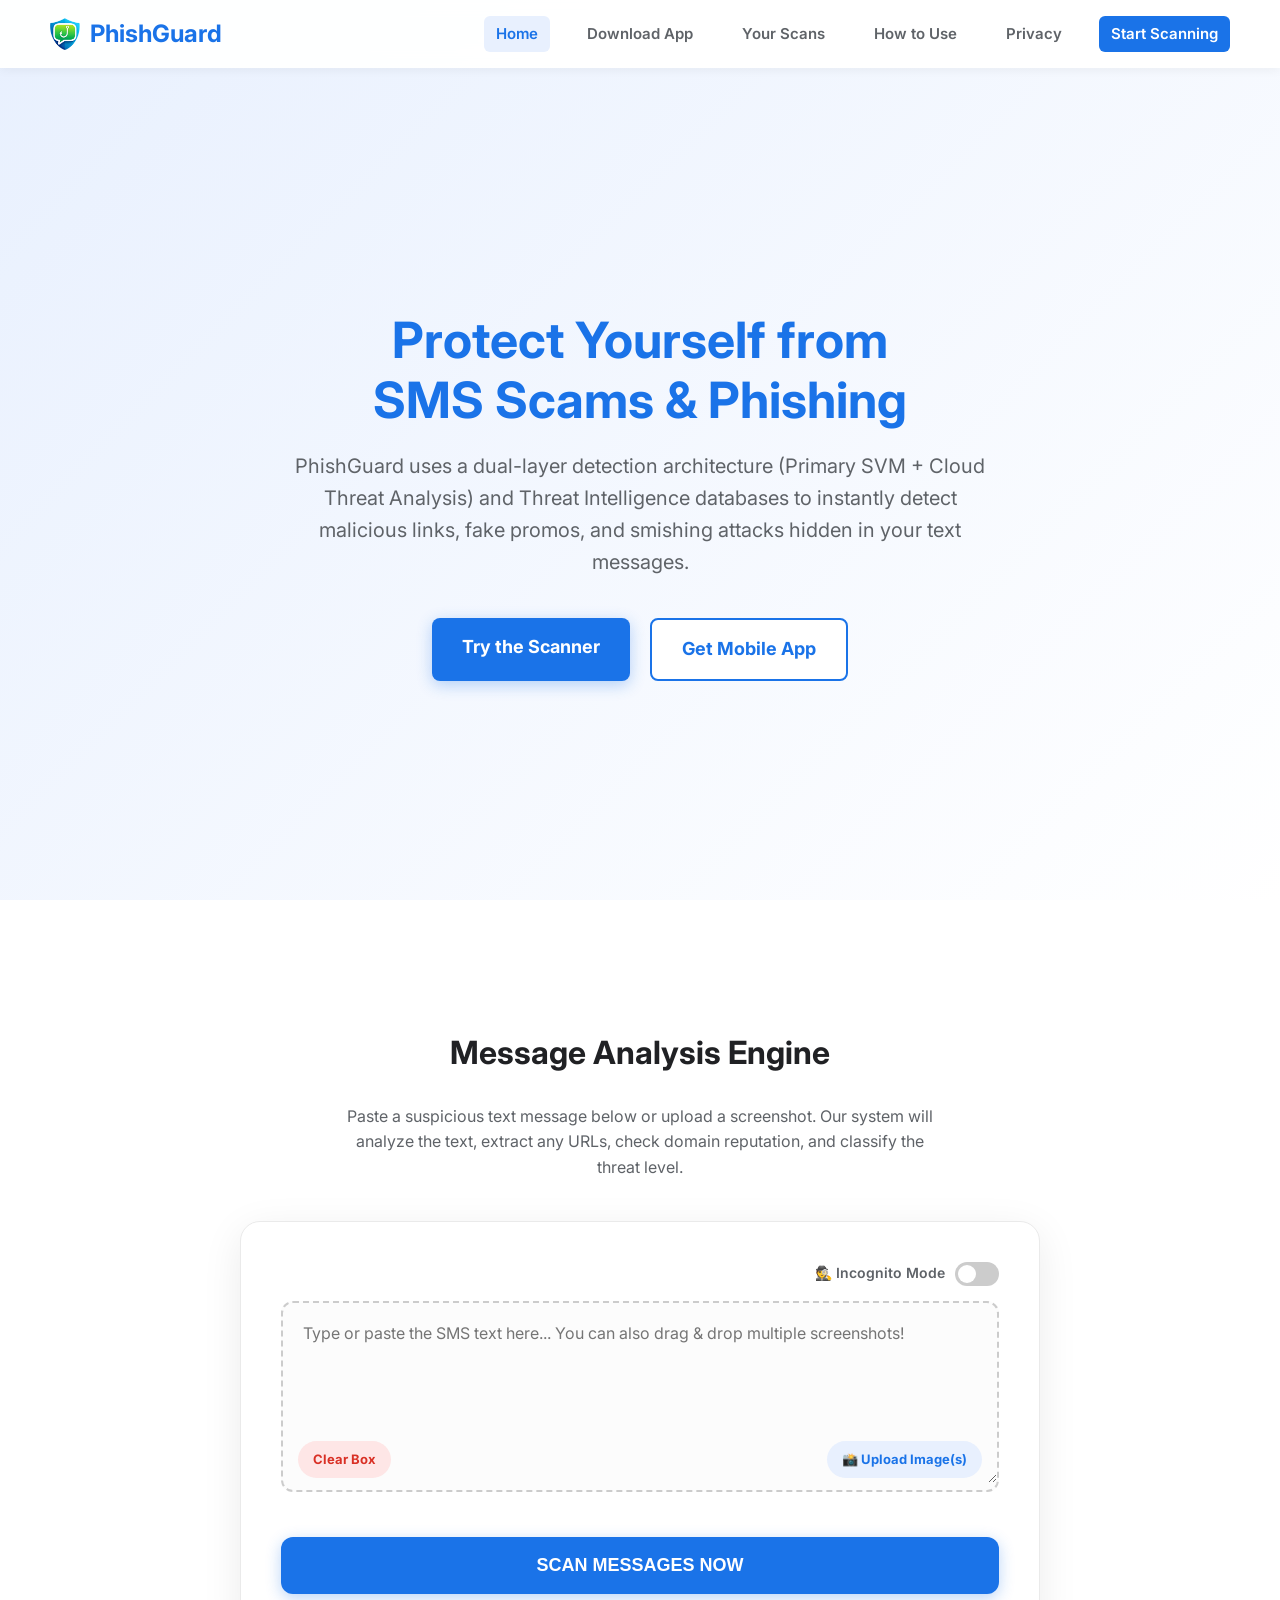
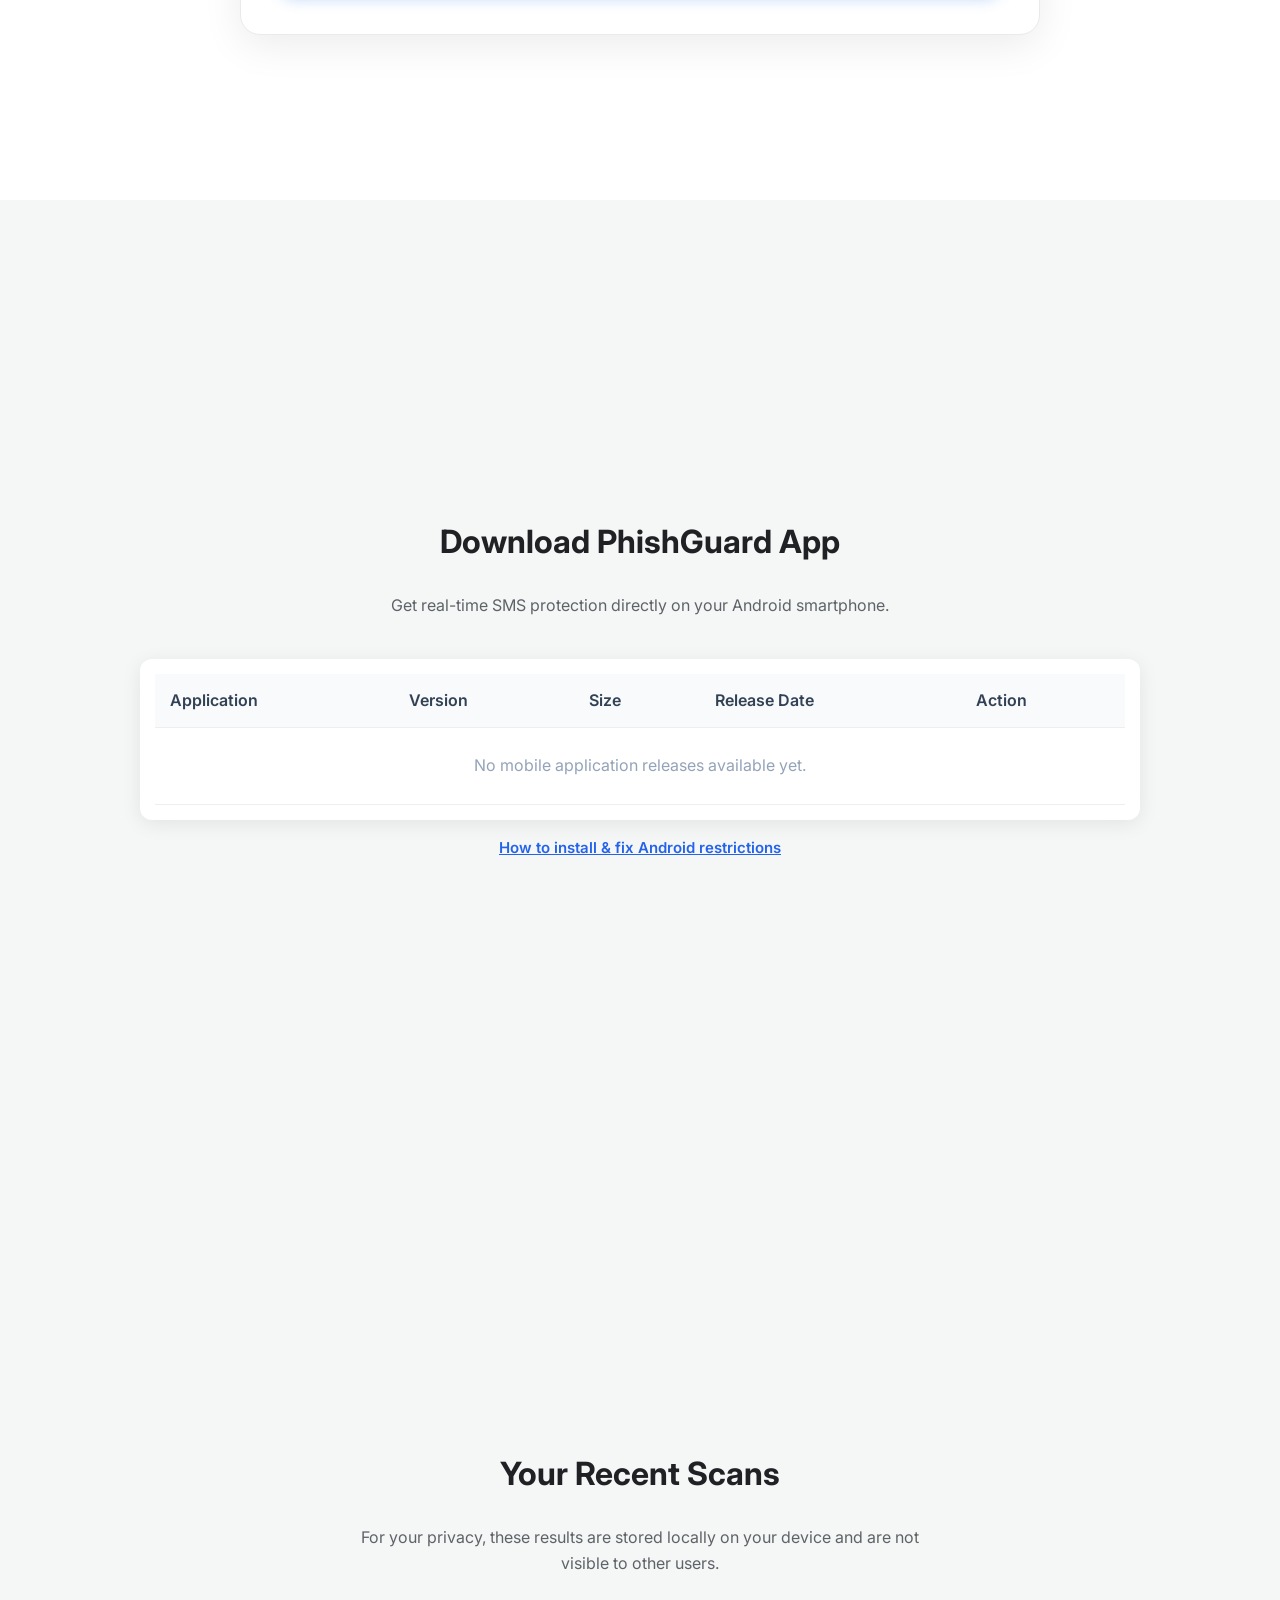
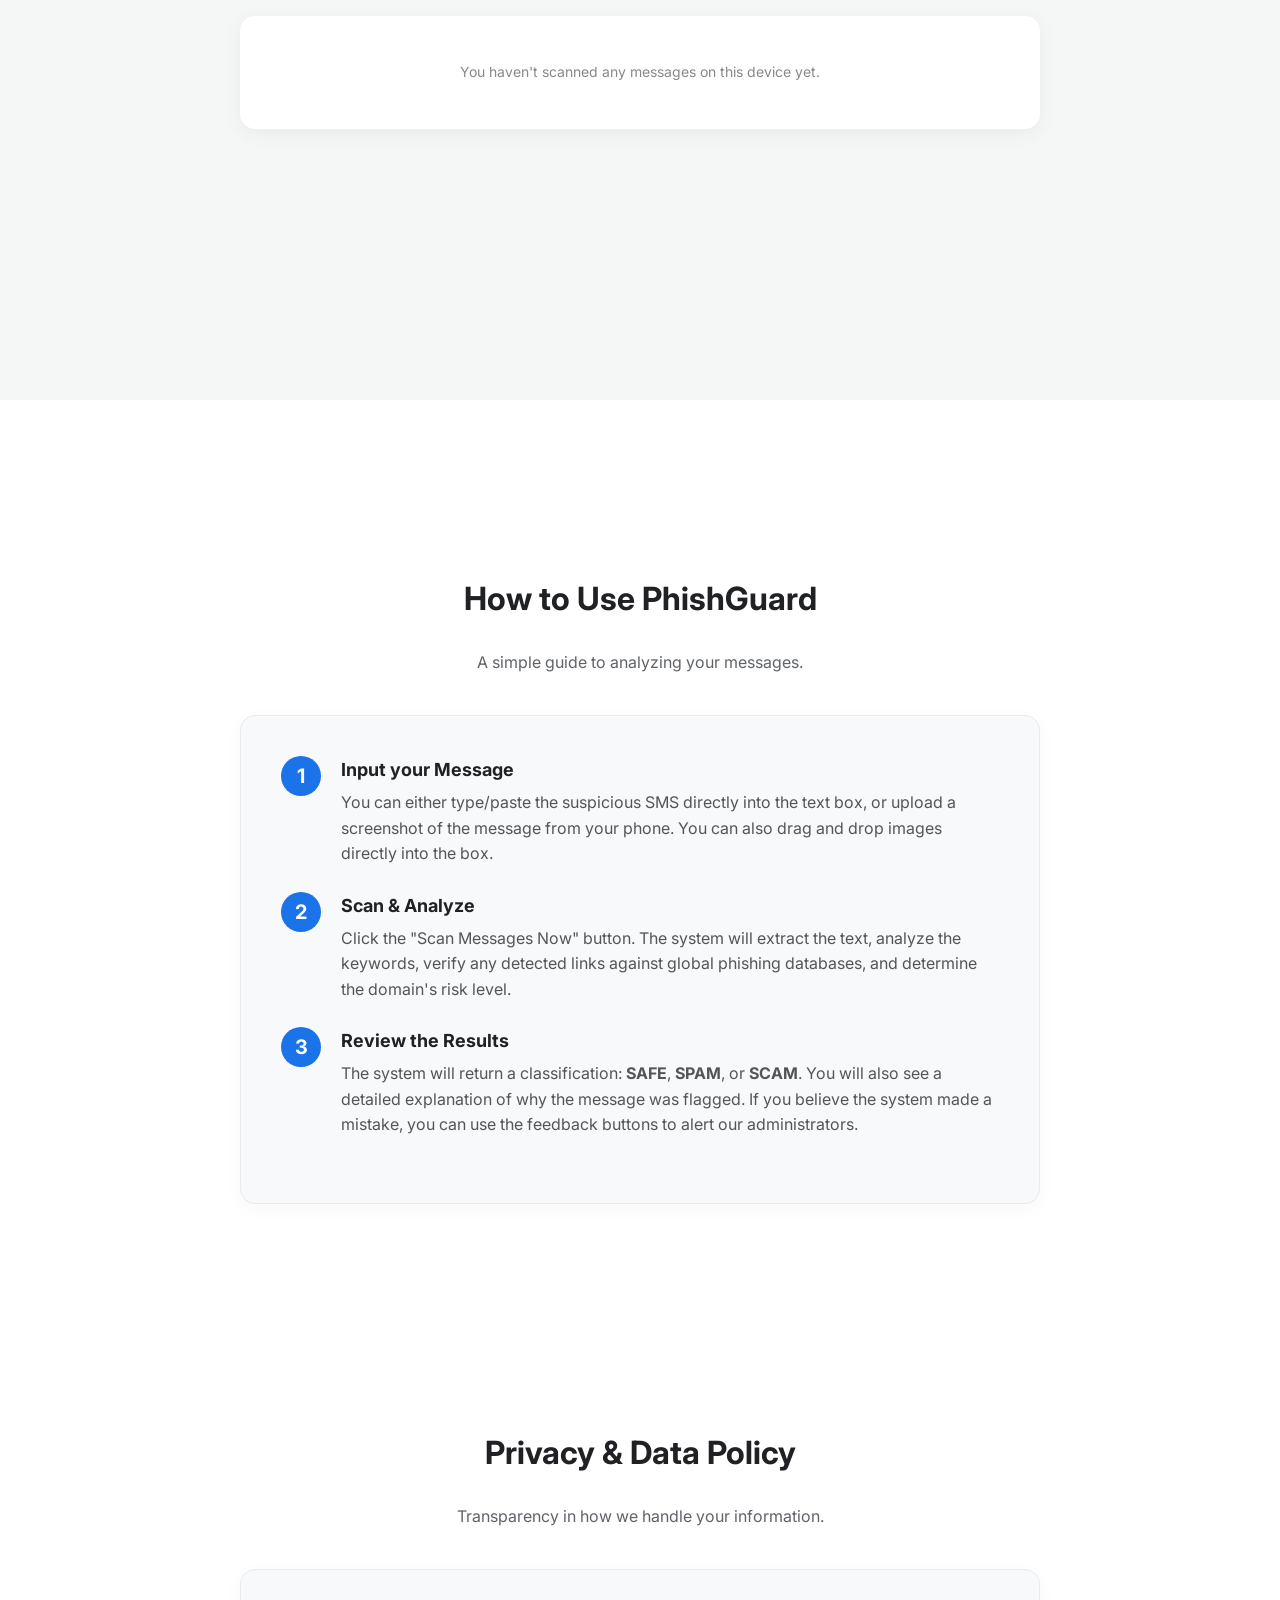
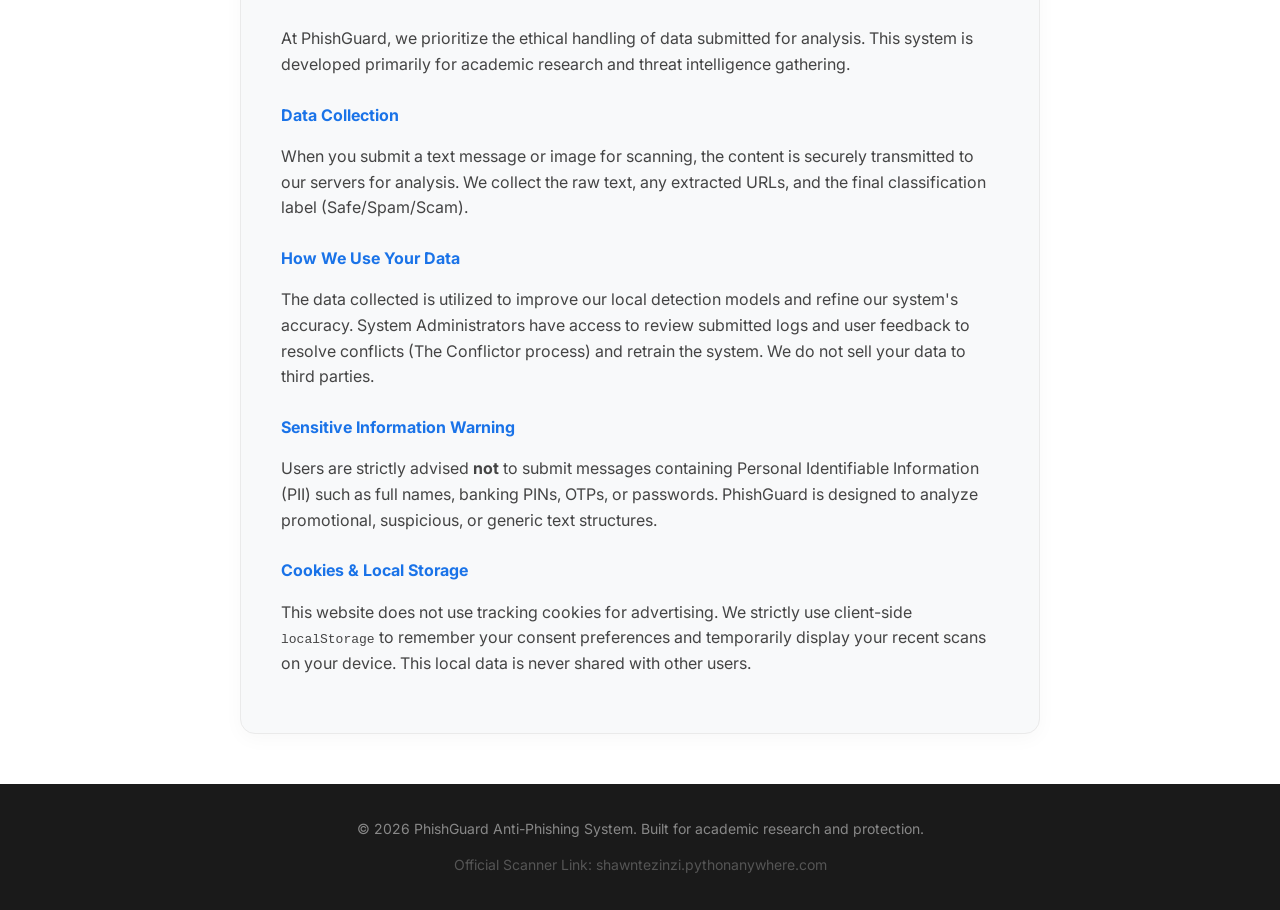
==== commit fe42f5e2: "Update index.html" ====
--- a/index.html
+++ b/index.html
@@ -42,6 +42,10 @@
     
     <div class="scanner-container">
         
+        <div id="agreedBanner" style="display:none; background: #e6f4ea; color: #1e8e3e; padding: 10px 15px; border-radius: 8px; margin-bottom: 15px; font-size: 13px; font-weight: 600; text-align: center; border: 1px solid #ceead6;">
+            ✅ You have agreed to the Terms of Service & Privacy Policy.
+        </div>
+
         <div class="incognito-container">
             <span class="incognito-label">🕵️ Incognito Mode</span>
             <label class="switch">
--- a/css/style.css
+++ b/css/style.css
@@ -1,14 +1,8 @@
-/* =========================================
-   GLOBAL & RESET
-   ========================================= */
 html { scroll-behavior: smooth; }
 html, body { width: 100%; overflow-x: hidden; }
 body { font-family: 'Inter', sans-serif; background: #f4f7f6; margin: 0; padding: 0; color: #333; line-height: 1.6; }
 * { box-sizing: border-box; }
 
-/* =========================================
-   NAVIGATION BAR
-   ========================================= */
 .navbar {
     position: fixed; top: 0; width: 100%; background: rgba(255, 255, 255, 0.95);
     backdrop-filter: blur(10px); box-shadow: 0 2px 10px rgba(0,0,0,0.05);
@@ -18,24 +12,26 @@
 .nav-logo { font-size: 24px; font-weight: 700; color: #1a73e8; display: flex; align-items: center; gap: 10px; text-decoration: none; }
 .nav-logo img { height: 32px; width: auto; object-fit: contain; }
 .nav-links { display: flex; gap: 25px; align-items: center; }
-.nav-links a { text-decoration: none; color: #5f6368; font-weight: 600; font-size: 15px; transition: color 0.3s; }
+.nav-links a { 
+    text-decoration: none; 
+    color: #5f6368; 
+    font-weight: 600; 
+    font-size: 15px; 
+    transition: color 0.3s, background-color 0.2s; 
+    padding: 6px 12px;
+    border-radius: 6px;
+}
 .nav-links a:hover { color: #1a73e8; }
+.nav-links a.active { color: #1a73e8; background-color: #e8f0fe; }
+
 .nav-btn { background: #1a73e8; color: white !important; padding: 8px 20px; border-radius: 20px; transition: background 0.3s; }
 .nav-btn:hover { background: #1557b0; }
-
-/* =========================================
-   SECTIONS LAYOUT
-   ========================================= */
-section {
-    min-height: 100vh; padding: 100px 20px 50px 20px; 
-    display: flex; flex-direction: column; align-items: center; justify-content: center;
-}
+.nav-btn.active { background: #1557b0 !important; color: white !important; box-shadow: 0 0 10px rgba(26, 115, 232, 0.5); }
+
+section { min-height: 100vh; padding: 100px 20px 50px 20px; display: flex; flex-direction: column; align-items: center; justify-content: center; }
 .section-title { font-size: 32px; font-weight: 700; color: #202124; margin-bottom: 10px; text-align: center; }
 .section-subtitle { font-size: 16px; color: #5f6368; margin-bottom: 40px; text-align: center; max-width: 600px; }
 
-/* =========================================
-   HERO SECTION
-   ========================================= */
 #home { background: linear-gradient(135deg, #e8f0fe 0%, #ffffff 100%); text-align: center; }
 .hero-content h1 { font-size: 50px; color: #1a73e8; margin-bottom: 20px; line-height: 1.2; }
 .hero-content p { font-size: 20px; color: #5f6368; margin-bottom: 40px; max-width: 700px; margin-left: auto; margin-right: auto; }
@@ -45,15 +41,25 @@
 .btn-secondary { background: white; color: #1a73e8; padding: 15px 30px; border-radius: 8px; font-size: 18px; font-weight: bold; text-decoration: none; border: 2px solid #1a73e8; transition: background 0.3s, color 0.3s; }
 .btn-secondary:hover { background: #f4f7f6; }
 
-/* =========================================
-   SCANNER SECTION
-   ========================================= */
 #scanner { background: #ffffff; justify-content: flex-start; }
 .scanner-container { width: 100%; max-width: 800px; background: white; padding: 40px; border-radius: 20px; box-shadow: 0 10px 40px rgba(0,0,0,0.08); border: 1px solid #eaeaea; }
 
+.incognito-container { display: flex; justify-content: flex-end; align-items: center; gap: 10px; margin-bottom: 15px; }
+.incognito-label { font-size: 14px; font-weight: 600; color: #5f6368; }
+.switch { position: relative; display: inline-block; width: 44px; height: 24px; }
+.switch input { opacity: 0; width: 0; height: 0; }
+.slider { position: absolute; cursor: pointer; top: 0; left: 0; right: 0; bottom: 0; background-color: #ccc; transition: .4s; }
+.slider:before { position: absolute; content: ""; height: 18px; width: 18px; left: 3px; bottom: 3px; background-color: white; transition: .4s; }
+input:checked + .slider { background-color: #1a1a1a; }
+input:checked + .slider:before { transform: translateX(20px); }
+.slider.round { border-radius: 24px; }
+.slider.round:before { border-radius: 50%; }
+
 .input-area { position: relative; border: 2px dashed #ccc; border-radius: 12px; background: #fcfcfc; transition: all 0.3s ease; margin-bottom: 25px; }
 .input-area.dragover { border-color: #1a73e8; background: #e8f0fe; }
-.input-area textarea { width: 100%; height: 180px; padding: 20px; padding-bottom: 60px; border: none; background: transparent; resize: vertical; font-size: 16px; outline: none; color: #333; font-family: inherit; transition: opacity 0.3s; }
+.input-area textarea { width: 100%; height: 180px; padding: 20px; padding-bottom: 60px; border: none; background: transparent; resize: vertical; font-size: 16px; outline: none; color: #333; font-family: inherit; transition: background 0.3s, color 0.3s; }
+.input-area textarea.incognito-active { background: #1a1a1a; color: #00ffcc; border-radius: 12px; }
+.input-area textarea.incognito-active::placeholder { color: #888; font-style: italic; }
 
 .button-group-bottom { position: absolute; bottom: 12px; width: 100%; display: flex; justify-content: space-between; padding: 0 15px; pointer-events: none; }
 .clear-trigger { background: #fee6e6; padding: 8px 15px; border-radius: 20px; font-size: 13px; font-weight: bold; cursor: pointer; color: #d93025; transition: 0.2s; pointer-events: auto; }
@@ -62,14 +68,12 @@
 .upload-trigger:hover { background: #d2e3fc; }
 input[type="file"] { display: none; }
 
-/* IMAGE QUEUE */
 .image-queue-container { display: flex; flex-wrap: wrap; gap: 15px; margin-bottom: 20px; }
 .queue-item { position: relative; width: 70px; height: 70px; border-radius: 8px; border: 2px solid #ddd; background: #eee; box-shadow: 0 2px 5px rgba(0,0,0,0.1); }
 .queue-item img { width: 100%; height: 100%; object-fit: cover; border-radius: 6px; }
 .queue-item .remove-btn { position: absolute; top: -8px; right: -8px; background: #d93025; color: white; border: none; border-radius: 50%; width: 24px; height: 24px; cursor: pointer; font-size: 12px; font-weight: bold; box-shadow: 0 2px 4px rgba(0,0,0,0.2); transition: transform 0.2s;}
 .queue-item .remove-btn:hover { background: #b82218; transform: scale(1.1); }
 
-/* SCAN BUTTON */
 .scan-btn { width: 100%; padding: 18px; background: #1a73e8; color: white; border: none; border-radius: 12px; font-size: 18px; font-weight: bold; cursor: pointer; transition: background 0.3s, transform 0.1s; box-shadow: 0 4px 15px rgba(26, 115, 232, 0.3); }
 .scan-btn:hover { background: #1557b0; }
 .scan-btn:active { transform: scale(0.98); }
@@ -77,41 +81,48 @@
 .loading { animation: pulse 1.5s infinite; }
 @keyframes pulse { 0% {opacity:0.6} 50% {opacity:1} 100% {opacity:0.6} }
 
-/* DOWNLOAD TABLE CONTAINER */
-.download-table-container {
-    width: 100%;
-    max-width: 1000px;
-    margin: 0 auto;
-    background: #ffffff;
-    border-radius: 12px;
-    box-shadow: 0 4px 20px rgba(0, 0, 0, 0.08);
-    overflow-x: auto;
-    padding: 15px;
-}
-
-/* CAROUSEL RESULTS */
+.download-table-container { width: 100%; max-width: 1000px; margin: 0 auto; background: #ffffff; border-radius: 12px; box-shadow: 0 4px 20px rgba(0, 0, 0, 0.08); overflow-x: auto; padding: 15px; }
+.apk-table { width: 100%; border-collapse: collapse; text-align: left; min-width: 650px; }
+.apk-table th, .apk-table td { padding: 14px 15px; border-bottom: 1px solid #eee; white-space: nowrap; }
+.apk-table th { background-color: #f8fafc; color: #334155; font-weight: 600; }
+.apk-link { color: #2563eb; font-weight: 600; text-decoration: none; cursor: pointer; }
+.apk-link:hover { text-decoration: underline; }
+
+.btn-download-trigger { background-color: #2563eb; color: #fff; border: none; padding: 8px 16px; border-radius: 6px; font-weight: 600; cursor: pointer; transition: background 0.2s; }
+.btn-download-trigger:hover { background-color: #1d4ed8; }
+
+.download-modal-overlay { position: fixed; top: 0; left: 0; right: 0; bottom: 0; background: rgba(0,0,0,0.65); display: none; align-items: center; justify-content: center; z-index: 10000; backdrop-filter: blur(4px); padding: 15px; }
+.download-modal-card { background: #ffffff; width: 100%; max-width: 600px; max-height: 85vh; overflow-y: auto; border-radius: 12px; padding: 25px; position: relative; box-shadow: 0 10px 30px rgba(0,0,0,0.2); }
+.download-modal-header { font-size: 1.25rem; font-weight: 700; color: #1e293b; margin-bottom: 15px; border-bottom: 2px solid #f1f5f9; padding-bottom: 10px; padding-right: 30px; }
+.timer-box { background: #eff6ff; border: 1px solid #bfdbfe; color: #1e40af; padding: 15px; border-radius: 8px; text-align: center; font-weight: 600; margin-bottom: 20px; }
+.timer-count { font-size: 1.5rem; color: #2563eb; font-weight: 700; }
+.app-info-grid { display: grid; grid-template-columns: 1fr 1fr; gap: 10px; margin-bottom: 15px; font-size: 0.9rem; color: #475569; }
+.app-features-list { background: #f8fafc; padding: 12px 20px; border-radius: 8px; margin-bottom: 15px; font-size: 0.88rem; color: #334155; }
+.app-features-list ul { margin-top: 5px; padding-left: 20px; }
+.manual-download-text { text-align: center; font-size: 0.9rem; color: #64748b; margin-top: 15px; display: none; }
+.manual-download-text a { color: #2563eb; font-weight: 600; text-decoration: none; cursor: pointer; }
+.manual-download-text a:hover { text-decoration: underline; }
+.modal-close-btn { position: absolute; top: 15px; right: 20px; background: none; border: none; font-size: 1.5rem; color: #94a3b8; cursor: pointer; }
+
+.tutorial-link-container { text-align: center; margin-top: 15px; }
+.tutorial-link-container span { color: #2563eb; font-weight: 600; cursor: pointer; text-decoration: underline; font-size: 15px; transition: color 0.2s; }
+.tutorial-link-container span:hover { color: #1d4ed8; }
+.tutorial-modal-overlay { position: fixed; top: 0; left: 0; right: 0; bottom: 0; background: rgba(0,0,0,0.8); display: none; align-items: center; justify-content: center; z-index: 10001; backdrop-filter: blur(5px); padding: 20px; }
+.tutorial-modal-card { background: #ffffff; width: 100%; max-width: 600px; max-height: 85vh; border-radius: 12px; padding: 25px; position: relative; box-shadow: 0 10px 40px rgba(0,0,0,0.4); display: flex; flex-direction: column; }
+.tutorial-content { overflow-y: auto; padding-right: 10px; }
+.tutorial-content::-webkit-scrollbar { width: 8px; }
+.tutorial-content::-webkit-scrollbar-thumb { background: #cbd5e1; border-radius: 4px; }
+.tutorial-step { margin-bottom: 30px; border-bottom: 1px solid #e2e8f0; padding-bottom: 20px; }
+.tutorial-step:last-child { border-bottom: none; margin-bottom: 0; padding-bottom: 0; }
+.tutorial-step h4 { color: #1e293b; margin: 0 0 10px 0; font-size: 1.1rem; }
+.tutorial-step p { font-size: 0.95rem; color: #475569; margin: 0 0 15px 0; }
+.tutorial-step img { width: 100%; height: auto; border-radius: 8px; border: 1px solid #e2e8f0; box-shadow: 0 2px 8px rgba(0,0,0,0.05); }
+
 .carousel-container { display: flex; overflow-x: auto; gap: 20px; padding: 20px 5px; scroll-snap-type: x mandatory; }
 .carousel-container::-webkit-scrollbar { height: 10px; }
 .carousel-container::-webkit-scrollbar-thumb { background: #1a73e8; border-radius: 10px; }
 .carousel-container::-webkit-scrollbar-track { background: #e0e0e0; border-radius: 10px; }
-
-.result-section { 
-    flex: 0 0 380px; 
-    max-width: 380px; 
-    scroll-snap-align: start; 
-    padding: 25px; 
-    border-radius: 12px; 
-    
-    /* Forces the cards to be equal height */
-    display: flex; 
-    flex-direction: column; 
-    align-items: stretch;
-    
-    animation: fadeIn 0.5s; 
-    border: 1px solid #eaeaea; 
-    box-shadow: 0 5px 15px rgba(0,0,0,0.05); 
-    background: white; 
-}
+.result-section { flex: 0 0 380px; max-width: 380px; scroll-snap-align: start; padding: 25px; border-radius: 12px; display: flex; flex-direction: column; align-items: stretch; animation: fadeIn 0.5s; border: 1px solid #eaeaea; box-shadow: 0 5px 15px rgba(0,0,0,0.05); background: white; }
 @keyframes fadeIn { from { opacity: 0; transform: translateY(10px); } to { opacity: 1; transform: translateY(0); } }
 
 .scam { border-top: 6px solid #d93025; }
@@ -121,18 +132,12 @@
 
 .status-label { font-size: 22px; margin-top: 0; display: flex; align-items: center; gap: 10px; color: #202124;}
 .preview-text { font-size: 14px; color: #555; background: #f8f9fa; padding: 12px; border-radius: 8px; max-height: 80px; overflow-y: auto; margin-bottom: 15px; word-wrap: break-word; white-space: pre-wrap; border: 1px solid #eee;}
-
 .verified-link { background: #e8f0fe; color: #1a73e8; padding: 12px; border-radius: 8px; font-size: 14px; margin-bottom: 15px; border-left: 4px solid #1a73e8; word-wrap: break-word;}
 .link-details { margin-top: 10px; font-size: 12px; color: #555; border-top: 1px dashed #ccc; padding-top: 10px;}
 .link-details span { display: block; margin-bottom: 4px; }
 .confidence-bar{ height:10px; background:#ddd; border-radius:6px; overflow:hidden; margin-top: 8px; }
 
-.feedback-container { 
-    /* Pushes the buttons to the bottom of the card */
-    margin-top: auto; 
-    padding-top: 20px; 
-    border-top: 1px solid #eee; 
-}
+.feedback-container { margin-top: auto; padding-top: 20px; border-top: 1px solid #eee; }
 .feedback-btns { display: flex; gap: 10px; margin-top: 10px; }
 .btn-yes { background: #1e8e3e; color: white; border: none; padding: 10px; border-radius: 6px; flex: 1; cursor: pointer; font-weight: 600; transition: 0.2s;}
 .btn-yes:hover { background: #146c2e; }
@@ -141,9 +146,6 @@
 .btn-submit-type { background: #5f6368; color: white; border: none; padding: 12px; border-radius: 6px; width: 100%; cursor: pointer; font-weight: bold; margin-top: 10px;}
 select { width: 100%; padding: 12px; font-size: 15px; margin-top: 10px; border-radius: 6px; border: 1px solid #ccc; font-family: inherit;}
 
-/* =========================================
-   HISTORY & GUIDE SECTIONS
-   ========================================= */
 #guide, #history, #policy { background: #ffffff; align-items: center; }
 #history { background: #f4f7f6; }
 .text-card { width: 100%; max-width: 800px; background: #f8f9fa; padding: 40px; border-radius: 15px; box-shadow: 0 5px 20px rgba(0,0,0,0.03); border: 1px solid #eaeaea; }
@@ -157,37 +159,14 @@
 .step-num { background: #1a73e8; color: white; width: 40px; height: 40px; border-radius: 50%; display: flex; align-items: center; justify-content: center; font-size: 20px; font-weight: bold; flex-shrink: 0; }
 .step-content h4 { margin: 0 0 5px 0; color: #202124; font-size: 18px; }
 .step-content p { margin: 0; color: #555; }
-
 .policy-content h4 { color: #1a73e8; margin-top: 25px; margin-bottom: 10px; }
 .policy-content p { color: #444; }
 
-/* =========================================
-   ABOUT/SYSTEM SECTION & FOOTER
-   ========================================= */
-#about { background: #202124; color: white; min-height: auto; padding-bottom: 100px; }
-#about .section-title { color: white; }
-#about .section-subtitle { color: #aaa; }
-.tech-grid { display: grid; grid-template-columns: repeat(auto-fit, minmax(200px, 1fr)); gap: 20px; max-width: 800px; width: 100%; margin-top: 30px; }
-.tech-card { background: #303134; padding: 20px; border-radius: 10px; text-align: center; }
-.tech-card h4 { margin: 0 0 10px 0; color: #1a73e8; }
-.tech-card p { margin: 0; font-size: 14px; color: #ccc; }
-
 footer { text-align: center; padding: 20px; background: #1a1a1a; color: #888; font-size: 14px; }
 
-/* =========================================
-   TERMS & PRIVACY MODAL
-   ========================================= */
-.modal-overlay {
-    position: fixed; top: 0; left: 0; width: 100%; height: 100%; background: rgba(0, 0, 0, 0.7);
-    backdrop-filter: blur(5px); display: none; justify-content: center; align-items: center; z-index: 2000;
-}
-.modal-box {
-    background: white; width: 90%; max-width: 550px; border-radius: 12px; padding: 30px;
-    box-shadow: 0 15px 50px rgba(0,0,0,0.2); display: flex; flex-direction: column;
-    animation: popIn 0.3s cubic-bezier(0.175, 0.885, 0.32, 1.275);
-}
+.modal-overlay { position: fixed; top: 0; left: 0; width: 100%; height: 100%; background: rgba(0, 0, 0, 0.7); backdrop-filter: blur(5px); display: none; justify-content: center; align-items: center; z-index: 2000; }
+.modal-box { background: white; width: 90%; max-width: 550px; border-radius: 12px; padding: 30px; box-shadow: 0 15px 50px rgba(0,0,0,0.2); display: flex; flex-direction: column; animation: popIn 0.3s cubic-bezier(0.175, 0.885, 0.32, 1.275); }
 @keyframes popIn { from { transform: scale(0.9); opacity: 0; } to { transform: scale(1); opacity: 1; } }
-
 .modal-header { font-size: 22px; font-weight: bold; color: #1a73e8; margin-bottom: 15px; border-bottom: 2px solid #eee; padding-bottom: 10px; }
 .modal-content { max-height: 250px; overflow-y: auto; padding-right: 15px; font-size: 14px; color: #444; line-height: 1.6; margin-bottom: 20px;}
 .modal-content::-webkit-scrollbar { width: 8px; }
@@ -205,87 +184,25 @@
 .btn-accept:hover { background: #1557b0; }
 .btn-accept:disabled { background: #a0c3ff; cursor: not-allowed; }
 
-/* =========================================
-   MOBILE RESPONSIVENESS (SMARTPHONES & TABLETS)
-   ========================================= */
 @media (max-width: 768px) {
-    /* 1. Navbar: Stack logo and links */
-    .navbar { 
-        padding: 15px 20px; 
-        flex-direction: column; 
-        gap: 15px; 
-    }
-    .nav-links { 
-        display: flex; 
-        flex-wrap: wrap; 
-        justify-content: center; 
-        gap: 10px; 
-        width: 100%; 
-    }
+    .navbar { padding: 15px 20px; flex-direction: column; gap: 15px; }
+    .nav-links { display: flex; flex-wrap: wrap; justify-content: center; gap: 10px; width: 100%; }
     .nav-links a { font-size: 13px; }
     .nav-btn { padding: 6px 15px; font-size: 13px; }
-
-    /* 2. Hero Section: Shrink text and stack buttons */
     .hero-content h1 { font-size: 32px; }
     .hero-content p { font-size: 16px; }
-    .hero-buttons { 
-        flex-direction: column; 
-        width: 100%; 
-        padding: 0 20px; 
-    }
+    .hero-buttons { flex-direction: column; width: 100%; padding: 0 20px; }
     .hero-buttons a { width: 100%; text-align: center; }
-
-    /* 3. Global Sections */
     .section-title { font-size: 26px; }
-    section { 
-        padding: 130px 15px 50px 15px; 
-        min-height: auto; 
-    }
-
-    /* 4. Scanner Container */
+    section { padding: 130px 15px 50px 15px; min-height: auto; }
     .scanner-container { padding: 20px; }
-    .input-area textarea { 
-        font-size: 14px; 
-        height: 150px; 
-        padding-bottom: 20px; 
-    }
-    
-    /* Move clear/upload buttons below the text area */
-    .button-group-bottom { 
-        position: static; 
-        flex-direction: column; 
-        gap: 10px; 
-        margin-top: 15px; 
-        padding: 0; 
-        pointer-events: auto; 
-    }
-    .clear-trigger, .upload-trigger { 
-        width: 100%; 
-        text-align: center; 
-        padding: 12px;
-    }
-
-    /* 5. Carousel Cards: Shrink to fit phone screens */
-    .result-section { 
-        flex: 0 0 90%; 
-        max-width: 90%; 
-    }
-
-    /* 6. Guide Steps & History */
-    .step-box { 
-        flex-direction: column; 
-        gap: 10px; 
-        text-align: center; 
-        align-items: center; 
-    }
+    .input-area textarea { font-size: 14px; height: 150px; padding-bottom: 20px; }
+    .button-group-bottom { position: static; flex-direction: column; gap: 10px; margin-top: 15px; padding: 0; pointer-events: auto; }
+    .clear-trigger, .upload-trigger { width: 100%; text-align: center; padding: 12px; }
+    .result-section { flex: 0 0 90%; max-width: 90%; }
+    .step-box { flex-direction: column; gap: 10px; text-align: center; align-items: center; }
     .history-card, .text-card { padding: 20px; }
-    #historyList li { 
-        flex-direction: column; 
-        text-align: center; 
-        align-items: center; 
-    }
-
-    /* 7. Modal (Terms & Privacy) */
+    #historyList li { flex-direction: column; text-align: center; align-items: center; }
     .modal-box { padding: 20px; width: 95%; }
     .modal-buttons { flex-direction: column; }
     .modal-buttons button { width: 100%; }
